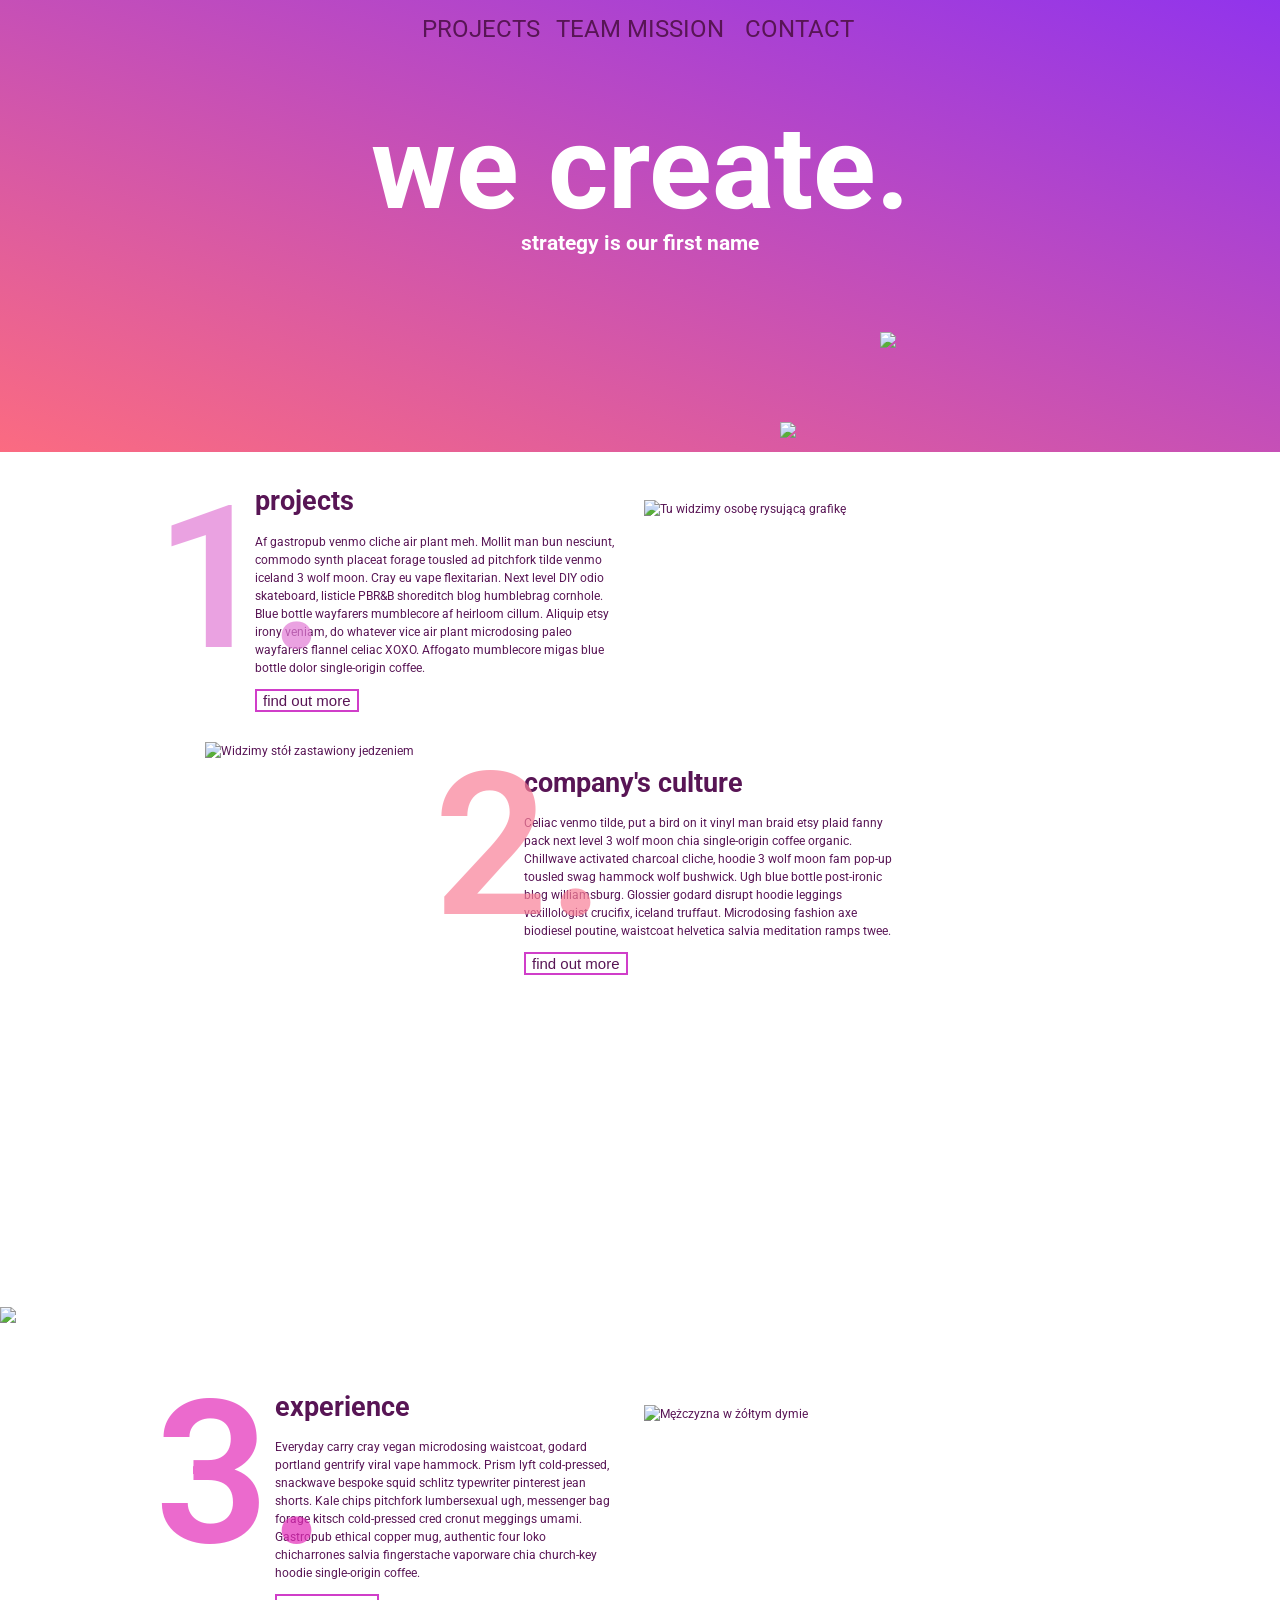
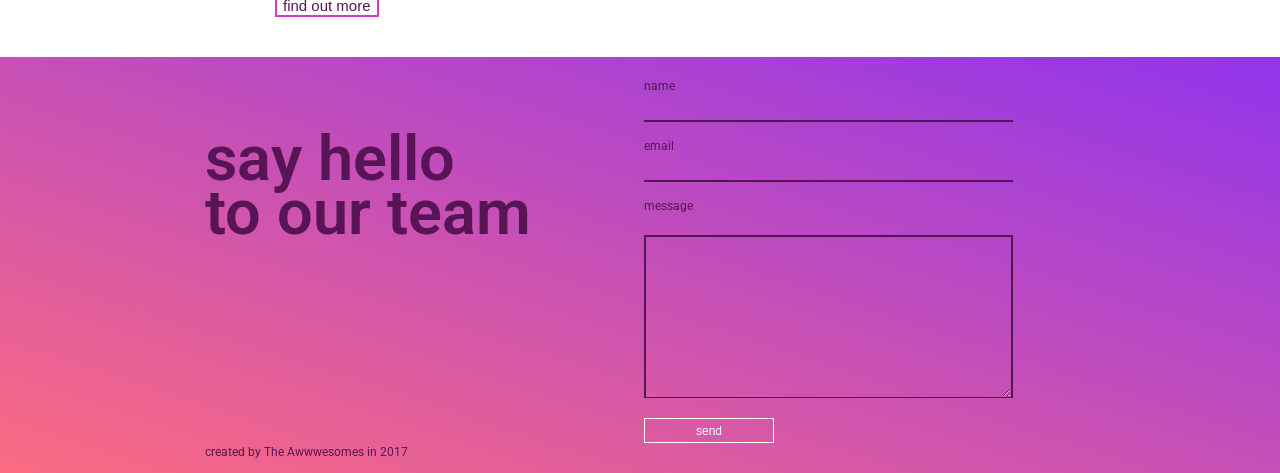
==== index.html @ e020fce3 "First project version" ====
<!DOCTYPE html>
<html lang="pl-PL">
<head>
  <meta charset="utf-8">
  <meta name="viewport" content="width=device-width, initial-scale=1">
  <link rel="stylesheet" type="text/css" href="styles/normalize.css">
  <link rel="stylesheet" type="text/css" href="styles/bootstrap-grid.css">
  <link rel="stylesheet" href="styles/style.css">
  <link href="https://fonts.googleapis.com/css?family=Montserrat" rel="stylesheet">
  <link href="https://fonts.googleapis.com/css?family=Roboto" rel="stylesheet">
  <title>We create</title>
</head>
<body>
  <header>
    <nav id="topnav">
      <ul>
        <li><a href="#">PROJECTS</a></li>
        <li><a href="#">TEAM MISSION</a></li>
        <li><a href="#">CONTACT</a></li>
      </ul>
    </nav>
     <h1 id="title">we create.</h1>
     <h2 id="subtitle">strategy is our first name</h2>
    <div id="wave-top2">
      <img src="wecreate-assets/img/wave-top2.svg">
    </div>
    <div id="wave-top">
      <img src="wecreate-assets/img/wave-top.svg">
    </div>
  </header>

  <main>
    <article>
      <div class="container">
        <div class="row">
          <div id="text1" class="col-6">
            <h1>projects</h1>
            <p>Af gastropub venmo cliche air plant meh. Mollit man bun nesciunt, commodo synth placeat forage tousled ad pitchfork tilde venmo iceland 3 wolf moon. Cray eu vape flexitarian. Next level DIY odio skateboard, listicle PBR&B shoreditch blog humblebrag cornhole. Blue bottle wayfarers mumblecore af heirloom cillum. Aliquip etsy irony veniam, do whatever vice air plant microdosing paleo wayfarers flannel celiac XOXO. Affogato mumblecore migas blue bottle dolor single-origin coffee.</p>
            <button class="more"><a href="#">find out more</a></button>
          </div>

          <div id="img1" class="col-6">
            <img class="small-img" src="wecreate-assets/img/img1.jpg" alt="Tu widzimy osobę rysującą grafikę">
          </div>

          <div class="clear"></div>
        </div>

        <div class="row">
          <div id="img2" class="col-6">
            <img class="small-img" src="wecreate-assets/img/img2.jpg" alt="Widzimy stół zastawiony jedzeniem">
          </div>
        

          <div id="text2" class="col-6">
            <h1>company's culture</h1>
            <p>Celiac venmo tilde, put a bird on it vinyl man braid etsy plaid fanny pack next level 3 wolf moon chia single-origin coffee organic. Chillwave activated charcoal cliche, hoodie 3 wolf moon fam pop-up tousled swag hammock wolf bushwick. Ugh blue bottle post-ironic blog williamsburg. Glossier godard disrupt hoodie leggings vexillologist crucifix, iceland truffaut. Microdosing fashion axe biodiesel poutine, waistcoat helvetica salvia meditation ramps twee.</p>
            <button class="more"><a href="#">find out more</a></button>
          </div>

          <div class="clear"></div>
        </div>
      </div>


        <div id="subcontainer">
          <div id="big-img"></div>
          <div id="text"> 
            <p>our crazy ideas</p>
          </div>
          <div id="wave-bottom">
            <img src="wecreate-assets/img/wave-bottom.svg">
          </div>
        </div>


      <div class="container">
        <div class="row">
          <div id="text3" class="col-6">
            <h1>experience</h1>
            <p>Everyday carry cray vegan microdosing waistcoat, godard portland gentrify viral vape hammock. Prism lyft cold-pressed, snackwave bespoke squid schlitz typewriter pinterest jean shorts. Kale chips pitchfork lumbersexual ugh, messenger bag forage kitsch cold-pressed cred cronut meggings umami. Gastropub ethical copper mug, authentic four loko chicharrones salvia fingerstache vaporware chia church-key hoodie single-origin coffee.</p>
            <button class="more"><a href="#">find out more</a></button>
          </div>
      
          <div id="img3" class="col-6">
            <img class="small-img" src="wecreate-assets/img/img3.jpg" alt="Mężczyzna w żółtym dymie">
          </div>

          <div class="clear"></div>
        </div>
      </div>
    </article>  
  </main>

  
  <footer>
    <div class="container">  
      <div id="hello" class="col-6">
        <p>say hello <br><br><br> to our team</p>
      </div>

      <div id="message" class="col-6">
        <form name="message">
          <div>
            <label for="name">name</label>
            <input type="text" id="name">
          </div>
          <div>
            <label for="emailData">email</label>
            <input type="email" id="emailData">
          </div>
          <div>
            <label>message</label>
            <textarea rows="10" cols="30"></textarea>
            <button id="send"><a href="#">send</a></button>
          </div>
        </form>
      </div>

      <div id="cop" class="col-12">
        <p>created by The Awwwesomes in 2017</p>
      </div>
    </div>

  </footer>
</body>
---- styles/style.css ----
body {
  font-family: 'Montserrat', sans-serif;
  font-family: 'Roboto', sans-serif;
  background-color: white;
  font-size: 12px;
  color: #581555;
  width: 100%;
  line-height: 1.5em;
}

header {
  position: relative;
  width: 100%;
  padding: 0 0;
  background: linear-gradient(to right top, #fb6b81, #9134ec);
}

#wave-top2 {
  position: absolute;
  width: 400px;
  right: 0;
  top: 330px

}

#wave-top {
  position: absolute;
  width: 550px;
  right: -50px;
  top: 420px;
}

#wave-bottom {
  position: absolute;
  width: 550px;
  left: 0;
  top: 330px;
}

#topnav {
  width: 100%;
  text-align: center;
  font-size: 24px;
}

ul {
  list-style-type: none;
  margin: 10px;
  padding: 10px;
  display: inline-block;
}

ul > li {
  float: left;
  min-width: 150px;
  height: 40px;
}

ul a {
  text-decoration: none;
  color: #581555;
}

ul a:hover {
  color: white;
  transition: all 0.3s ease-in-out;
}

#title {
  font-size: 116px;
  color: white;
  text-align: center;
  padding-bottom: 0;
}

#subtitle {
  font-size: 21px;
  color: white;
  text-align: center;
  margin-top: -20px;
  padding-top: 0px;
  padding-bottom: 200px;
}

h1 {
  font-size: 27px;
}

.more {
  font-size: 15px;
  border-style: solid;
  border-color: #D03EC9;
  background-color: white;
  transition: all 0.3s ease-in-out;
}

.more a {
  text-decoration: none;
  color: #581555;
}

.more:hover {
  background-color: #D03EC9;
}

.more:hover a {
  color: white;
}

.container {
  width: 930px;
}

.small-img {
  width: 409px;
  padding: 30px;
  box-sizing: border-box;
}

#text1 {
  float: left;
  width: 409px;
  padding-left: 50px;
  position: relative;
}

#text1:before {
  position: absolute;
  content: "1.";
  top: 100px;
  left: -50px;
  color: #E27CD5;
  font-size: 200px;
  font-weight: 600;
  opacity: 0.7;
}

#img1 {
  float: left;
  margin-right: -50px;
  margin-bottom: 20px;
}

#img2 {
  float: left;
  margin-left: -30px;
}

#text2 {
  float: left;
  width: 409px;
  padding-left: 40px;
  padding-top: 40px;
  margin-left: 40px;
  position: relative;
}

#text2::before {
  position: absolute;
  content: "2.";
  top: 125px;
  left: -50px;
  color: #F98098;
  font-size: 200px;
  font-weight: 600;
  opacity: 0.7;
}

.clear {
  clear: both;
}

#subcontainer {
  height: 400px;
  width: 100%;
  padding-top: 40px;
  padding-bottom: 40px;
  position: relative;
}

#big-img {
  width: 100%;
  height: 100%;
  background-image: url("../wecreate-assets/img/fullbg.jpg");
  background-repeat: no-repeat;
  background-size: cover;
  background-position: 0px -485px;
  transform: rotate(180deg);
}

#text {
  position: absolute;
  left: 370px;
  top: 120px;
  color: white;
  font-size: 73px;
  font-weight: bold;
}

#text3 {
  position: relative;
  float: left;
  width: 409px;
  padding-left: 70px;
}

#text3::before {
  position: absolute;
  content: "3.";
  top: 90px;
  left: -50px;
  color: #E32CB8;
  font-size: 200px;
  font-weight: 600;
  opacity: 0.7;
}

#img3 {
  float: left;
  width: 409px;
}

#hello {
  float: left;
  font-size: 63px;
  font-weight: 600;
  width: 409px;
  padding-top: 30px;
}

#message {
  float: left;
  width: 409px;
  padding-top: 20px;
  padding-left: 30px;
}

#cop {
  clear: both;
}

footer {
  width: 100%;
  padding: 0 0;
  margin-top: 40px;
  background: linear-gradient(to right top, #fb6b81, #9134ec);
}

input {
  display: block;
  font-size: 12px;
  color: #581555;
  background: none;
  border: none;
  padding-top: 10px;
  border-bottom: 2px solid #581555;
  margin-bottom: 15px;
  width: 369px;
}

textarea {
  display: block;
  font-size: 12px;
  color: #581555;
  background: none;
  border: 2px solid #581555;
  padding: 10px;
  margin: 20px 0 20px 0;
  min-height: 150px; 
  width: 369px;
  border-bottom: 1px solid #581555;
}

#send {
  background: none;
  font-size: 12px;
  width: 130px;
  height: 25px;
  border: 1px solid white;
  transition: all 0.3s ease-in-out;
}

#send a {
  text-decoration: none;
  color: white;
}

#send:hover {
  background: white;
}

#send:hover a {
  color: #581555;
  font-weight: bold;
}
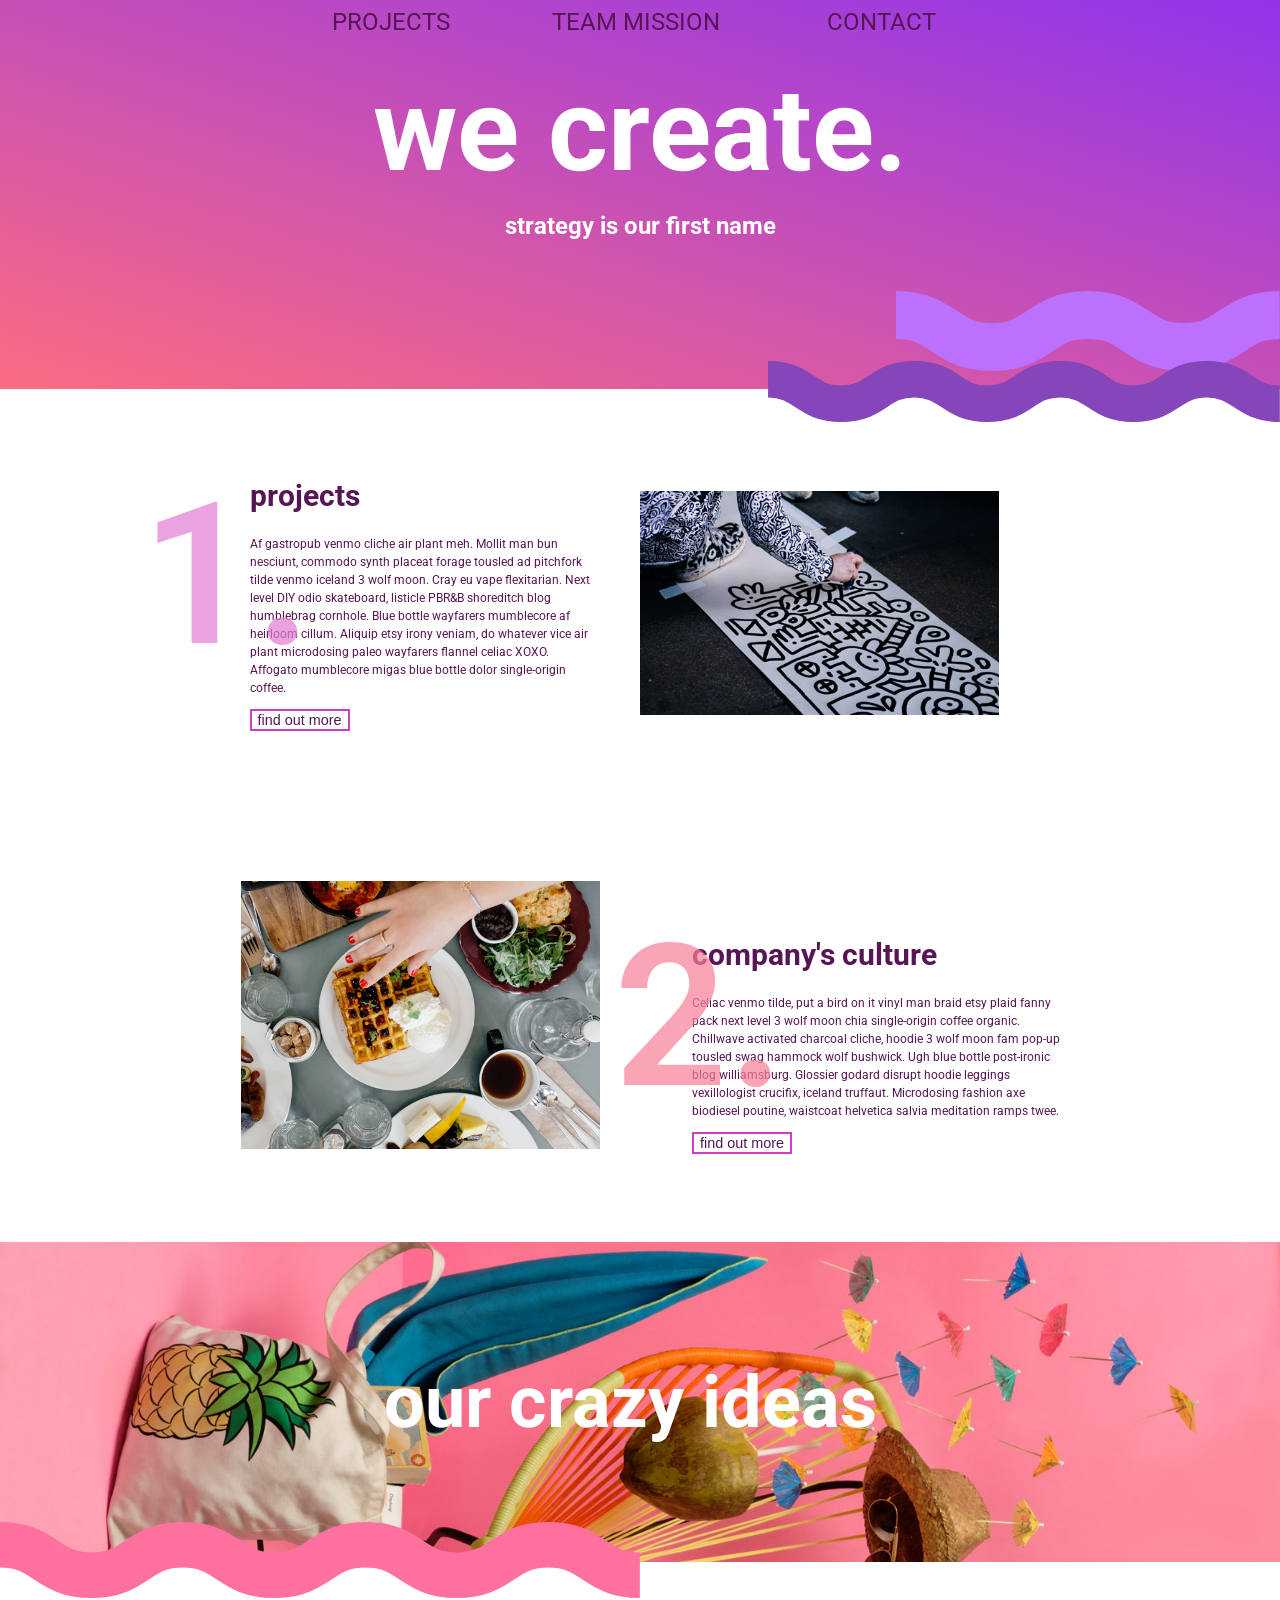
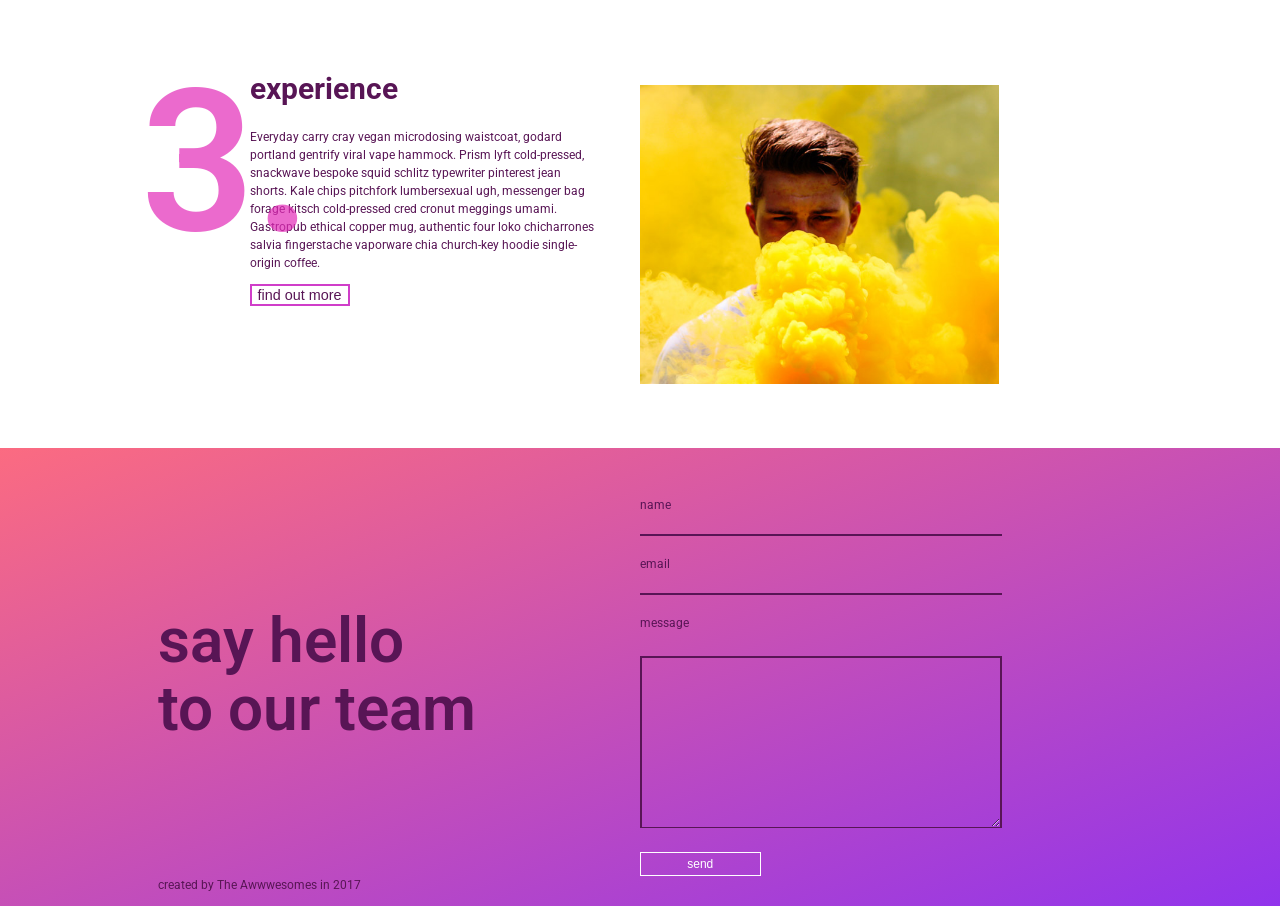
==== commit b47a38ac: "add mobile styles and Change resource files paths" ====
--- a/index.html
+++ b/index.html
@@ -1,11 +1,13 @@
 <!DOCTYPE html>
-<html lang="pl-PL">
+<html lang="en">
 <head>
   <meta charset="utf-8">
   <meta name="viewport" content="width=device-width, initial-scale=1">
   <link rel="stylesheet" type="text/css" href="styles/normalize.css">
   <link rel="stylesheet" type="text/css" href="styles/bootstrap-grid.css">
   <link rel="stylesheet" href="styles/style.css">
+  <link rel="stylesheet" media="screen and (min-width: 0px) and (max-width: 481px)" href="styles/xs.css">
+  <link rel="stylesheet" media="screen and (min-width: 480px) and (max-width: 801px)" href="styles/medium.css">
   <link href="https://fonts.googleapis.com/css?family=Montserrat" rel="stylesheet">
   <link href="https://fonts.googleapis.com/css?family=Roboto" rel="stylesheet">
   <title>We create</title>
@@ -19,47 +21,47 @@
         <li><a href="#">CONTACT</a></li>
       </ul>
     </nav>
-     <h1 id="title">we create.</h1>
-     <h2 id="subtitle">strategy is our first name</h2>
+     <h1>we create.</h1>
+     <h2>strategy is our first name</h2>
     <div id="wave-top2">
-      <img src="wecreate-assets/img/wave-top2.svg">
+      <img src="images/img/wave-top2.svg" alt="jasno-fioletowa fala">
     </div>
     <div id="wave-top">
-      <img src="wecreate-assets/img/wave-top.svg">
+      <img src="images/img/wave-top.svg" alt="ciemno-fioletowa fala">
     </div>
   </header>
 
   <main>
     <article>
       <div class="container">
-        <div class="row">
-          <div id="text1" class="col-6">
-            <h1>projects</h1>
+        
+        <div class="content">
+          <div id="text1">
+            <h3>projects</h3>
             <p>Af gastropub venmo cliche air plant meh. Mollit man bun nesciunt, commodo synth placeat forage tousled ad pitchfork tilde venmo iceland 3 wolf moon. Cray eu vape flexitarian. Next level DIY odio skateboard, listicle PBR&B shoreditch blog humblebrag cornhole. Blue bottle wayfarers mumblecore af heirloom cillum. Aliquip etsy irony veniam, do whatever vice air plant microdosing paleo wayfarers flannel celiac XOXO. Affogato mumblecore migas blue bottle dolor single-origin coffee.</p>
             <button class="more"><a href="#">find out more</a></button>
           </div>
 
-          <div id="img1" class="col-6">
-            <img class="small-img" src="wecreate-assets/img/img1.jpg" alt="Tu widzimy osobę rysującą grafikę">
+          <div class="small-img">
+            <img id="img1" src="images/img/img1.jpg" alt="Tu widzimy osobę rysującą grafikę">
           </div>
-
-          <div class="clear"></div>
         </div>
 
-        <div class="row">
-          <div id="img2" class="col-6">
-            <img class="small-img" src="wecreate-assets/img/img2.jpg" alt="Widzimy stół zastawiony jedzeniem">
+        <div class="clear"><!-- --></div>
+    
+        <div class="content">
+          <div class="small-img">
+            <img id="img2" src="images/img/img2.jpg" alt="Widzimy stół zastawiony jedzeniem">
           </div>
         
-
-          <div id="text2" class="col-6">
-            <h1>company's culture</h1>
+          <div id="text2">
+            <h3>company's culture</h3>
             <p>Celiac venmo tilde, put a bird on it vinyl man braid etsy plaid fanny pack next level 3 wolf moon chia single-origin coffee organic. Chillwave activated charcoal cliche, hoodie 3 wolf moon fam pop-up tousled swag hammock wolf bushwick. Ugh blue bottle post-ironic blog williamsburg. Glossier godard disrupt hoodie leggings vexillologist crucifix, iceland truffaut. Microdosing fashion axe biodiesel poutine, waistcoat helvetica salvia meditation ramps twee.</p>
             <button class="more"><a href="#">find out more</a></button>
           </div>
+        </div>
 
-          <div class="clear"></div>
-        </div>
+        <div class="clear"><!-- --></div>
       </div>
 
 
@@ -69,37 +71,38 @@
             <p>our crazy ideas</p>
           </div>
           <div id="wave-bottom">
-            <img src="wecreate-assets/img/wave-bottom.svg">
+            <img src="images/img/wave-bottom.svg" alt="coralowa fala">
           </div>
         </div>
 
 
       <div class="container">
-        <div class="row">
-          <div id="text3" class="col-6">
-            <h1>experience</h1>
+        <div class="content">
+          <div id="text3">
+            <h3>experience</h3>
             <p>Everyday carry cray vegan microdosing waistcoat, godard portland gentrify viral vape hammock. Prism lyft cold-pressed, snackwave bespoke squid schlitz typewriter pinterest jean shorts. Kale chips pitchfork lumbersexual ugh, messenger bag forage kitsch cold-pressed cred cronut meggings umami. Gastropub ethical copper mug, authentic four loko chicharrones salvia fingerstache vaporware chia church-key hoodie single-origin coffee.</p>
             <button class="more"><a href="#">find out more</a></button>
           </div>
       
-          <div id="img3" class="col-6">
-            <img class="small-img" src="wecreate-assets/img/img3.jpg" alt="Mężczyzna w żółtym dymie">
+          <div class="small-img">
+            <img id="img3" src="images/img/img3.jpg" alt="Mężczyzna w żółtym dymie">
           </div>
+        </div>
 
-          <div class="clear"></div>
-        </div>
+          <div class="clear"><!-- --></div>
       </div>
+
     </article>  
   </main>
 
   
   <footer>
     <div class="container">  
-      <div id="hello" class="col-6">
-        <p>say hello <br><br><br> to our team</p>
+      <div id="hello">
+        <p>say hello <br> to our team</p>
       </div>
 
-      <div id="message" class="col-6">
+      <div id="message">
         <form name="message">
           <div>
             <label for="name">name</label>
@@ -117,7 +120,7 @@
         </form>
       </div>
 
-      <div id="cop" class="col-12">
+      <div id="cop">
         <p>created by The Awwwesomes in 2017</p>
       </div>
     </div>
--- a/styles/style.css
+++ b/styles/style.css
@@ -17,43 +17,37 @@
 
 #wave-top2 {
   position: absolute;
-  width: 400px;
+  width: 30%;
   right: 0;
-  top: 330px
+  top: 75%;
 
 }
 
 #wave-top {
   position: absolute;
-  width: 550px;
-  right: -50px;
-  top: 420px;
-}
-
-#wave-bottom {
-  position: absolute;
-  width: 550px;
-  left: 0;
-  top: 330px;
+  width: 40%;
+  right: 0;
+  top: 93%;
 }
 
 #topnav {
   width: 100%;
   text-align: center;
-  font-size: 24px;
+  font-size: 2em;
 }
 
 ul {
+  width: 60%;
   list-style-type: none;
-  margin: 10px;
-  padding: 10px;
+  margin: 0 auto;
+  padding: 1%;
   display: inline-block;
 }
 
 ul > li {
   float: left;
-  min-width: 150px;
-  height: 40px;
+  min-width: 33%;
+  height: 5%;
 }
 
 ul a {
@@ -66,28 +60,28 @@
   transition: all 0.3s ease-in-out;
 }
 
-#title {
-  font-size: 116px;
+h1 {
+  font-size: 9.6em;
   color: white;
   text-align: center;
   padding-bottom: 0;
 }
 
-#subtitle {
-  font-size: 21px;
+h2 {
+  font-size: 2em;
   color: white;
   text-align: center;
-  margin-top: -20px;
-  padding-top: 0px;
-  padding-bottom: 200px;
-}
-
-h1 {
-  font-size: 27px;
+  margin-top: 6%;
+  padding-top: 0;
+  padding-bottom: 12%;
+}
+
+h3 {
+  font-size: 2.5em;
 }
 
 .more {
-  font-size: 15px;
+  font-size: 1.2em;
   border-style: solid;
   border-color: #D03EC9;
   background-color: white;
@@ -108,70 +102,71 @@
 }
 
 .container {
-  width: 930px;
+  width: 80%;
+}
+
+.content {
+  margin: 5%;
 }
 
 .small-img {
-  width: 409px;
-  padding: 30px;
+  width: 100%;
+  padding: 4%;
   box-sizing: border-box;
 }
 
 #text1 {
   float: left;
-  width: 409px;
-  padding-left: 50px;
-  position: relative;
+  width: 50%;
+  padding: 0 5%;
+  position: relative;  /* w mobilnej position: static;  i usunąć #text1::before; */
 }
 
 #text1:before {
   position: absolute;
   content: "1.";
-  top: 100px;
-  left: -50px;
+  top: 40%;
+  left: -15%;
   color: #E27CD5;
-  font-size: 200px;
+  font-size: 16.6em;
   font-weight: 600;
   opacity: 0.7;
 }
 
 #img1 {
-  float: left;
-  margin-right: -50px;
-  margin-bottom: 20px;
+  width: 45%;
 }
 
 #img2 {
   float: left;
-  margin-left: -30px;
+  width: 45%;
+  padding-bottom: 5%;
 }
 
 #text2 {
-  float: left;
-  width: 409px;
-  padding-left: 40px;
-  padding-top: 40px;
-  margin-left: 40px;
-  position: relative;
+  width: 100%;
+  padding-left: 56%;
+  position: relative;   /* w mobilnej position: static;  i usunąć #text2::before; */
 }
 
 #text2::before {
   position: absolute;
   content: "2.";
-  top: 125px;
-  left: -50px;
+  top: 30%;
+  left: 47%;
   color: #F98098;
-  font-size: 200px;
+  font-size: 16.6em;
   font-weight: 600;
   opacity: 0.7;
 }
 
 .clear {
   clear: both;
+  height: 0;
 }
 
 #subcontainer {
-  height: 400px;
+  height: 400px;  /* na jaką miarę zmienić px tutaj */
   width: 100%;
   padding-top: 40px;
   padding-bottom: 40px;
@@ -181,58 +176,65 @@
 #big-img {
   width: 100%;
   height: 100%;
-  background-image: url("../wecreate-assets/img/fullbg.jpg");
+  background-image: url("../images/img/fullbg.jpg");
   background-repeat: no-repeat;
   background-size: cover;
-  background-position: 0px -485px;
+  background-position: 0px 90%;
   transform: rotate(180deg);
 }
 
 #text {
   position: absolute;
-  left: 370px;
-  top: 120px;
-  color: white;
-  font-size: 73px;
+  left: 30%;
+  top: 30%;
+  color: white;
+  font-size: 6em;
   font-weight: bold;
+}
+
+#wave-bottom {
+  position: absolute;
+  width: 50%;
+  left: 0;
+  top: 80%;
 }
 
 #text3 {
   position: relative;
   float: left;
-  width: 409px;
-  padding-left: 70px;
+  width: 50%;
+  padding: 0 5%;
 }
 
 #text3::before {
   position: absolute;
   content: "3.";
-  top: 90px;
-  left: -50px;
+  top: 40%;
+  left: -15%;
   color: #E32CB8;
-  font-size: 200px;
+  font-size: 16.6em;
   font-weight: 600;
   opacity: 0.7;
 }
 
 #img3 {
   float: left;
-  width: 409px;
+  width: 45%;
 }
 
 #hello {
   float: left;
-  font-size: 63px;
+  font-size: 5.2em;
+  line-height: 1.1em;
   font-weight: 600;
-  width: 409px;
-  padding-top: 30px;
+  width: 50%;
+  padding-top: 10%;
 }
 
 #message {
   float: left;
-  width: 409px;
-  padding-top: 20px;
-  padding-left: 30px;
+  width: 50%;
+  padding-top: 5%;
 }
 
 #cop {
@@ -242,40 +244,40 @@
 footer {
   width: 100%;
   padding: 0 0;
-  margin-top: 40px;
-  background: linear-gradient(to right top, #fb6b81, #9134ec);
+  margin-top: 5%;
+  background: linear-gradient(to right bottom, #fb6b81, #9134ec);
 }
 
 input {
   display: block;
-  font-size: 12px;
+  font-size: 1em;
   color: #581555;
   background: none;
   border: none;
-  padding-top: 10px;
+  padding-top: 1%;
   border-bottom: 2px solid #581555;
-  margin-bottom: 15px;
-  width: 369px;
+  margin-bottom: 4%;
+  width: 75%;
 }
 
 textarea {
   display: block;
-  font-size: 12px;
+  font-size: 1em;
   color: #581555;
   background: none;
   border: 2px solid #581555;
-  padding: 10px;
-  margin: 20px 0 20px 0;
-  min-height: 150px; 
-  width: 369px;
+  padding: 3%;
+  margin: 5% 0 5% 0;
+  min-height: 20%; 
+  width: 75%;
   border-bottom: 1px solid #581555;
 }
 
 #send {
   background: none;
-  font-size: 12px;
-  width: 130px;
-  height: 25px;
+  font-size: 1em;
+  width: 25%;
+  height: 2em;
   border: 1px solid white;
   transition: all 0.3s ease-in-out;
 }
--- a/styles/xs.css
+++ b/styles/xs.css
@@ -0,0 +1,68 @@
+#topnav {
+    font-size: 0.8em;
+}
+
+#wave-top2, #wave-top, #wave-bottom {
+    visibility: hidden;
+}
+
+ul {
+  width: 80%;
+}
+
+ul > li {
+    min-width: 33%;
+    padding: 3%;
+}
+
+h1 {
+    font-size: 4.1em;
+}
+
+h2 {
+    font-size: 1.5em;
+}
+
+h3 {
+    font-size: 2em;
+}
+
+.container {
+    width: 100%;
+}
+
+#text1, #text2, #text3, #hello, #message {
+    position: static;
+    float: none;
+    width: 100%;
+    padding-left: 5%;
+}
+
+#text1:before, #text2:before, #text3:before {
+    visibility: hidden;
+}
+
+#img1, #img2, #img3 {
+  width: 100%;
+}
+
+#big-img {
+    background-position: 0;
+}
+
+#text {
+    line-height: 0.7em;
+}
+
+#cop {
+    padding-left: 5%;
+}
+
+
+
+
+
+
+
+
+
--- a/styles/medium.css
+++ b/styles/medium.css
@@ -0,0 +1,36 @@
+#topnav {
+    font-size: 1em;
+}
+
+ul {
+  width: 80%;
+}
+
+ul > li {
+    min-width: 33%;
+    padding: 3%;
+}
+
+#wave-top2, #wave-top, #wave-bottom {
+    visibility: hidden;
+}
+
+.container {
+    width: 100%;
+}
+
+#img1, #img2, #img3 {
+    margin-top: 10%;
+}
+
+#big-img {
+    background-position: 0;
+}
+
+#text {
+    line-height: 0.7em;
+}
+
+#cop {
+    padding-left: 5%;
+}
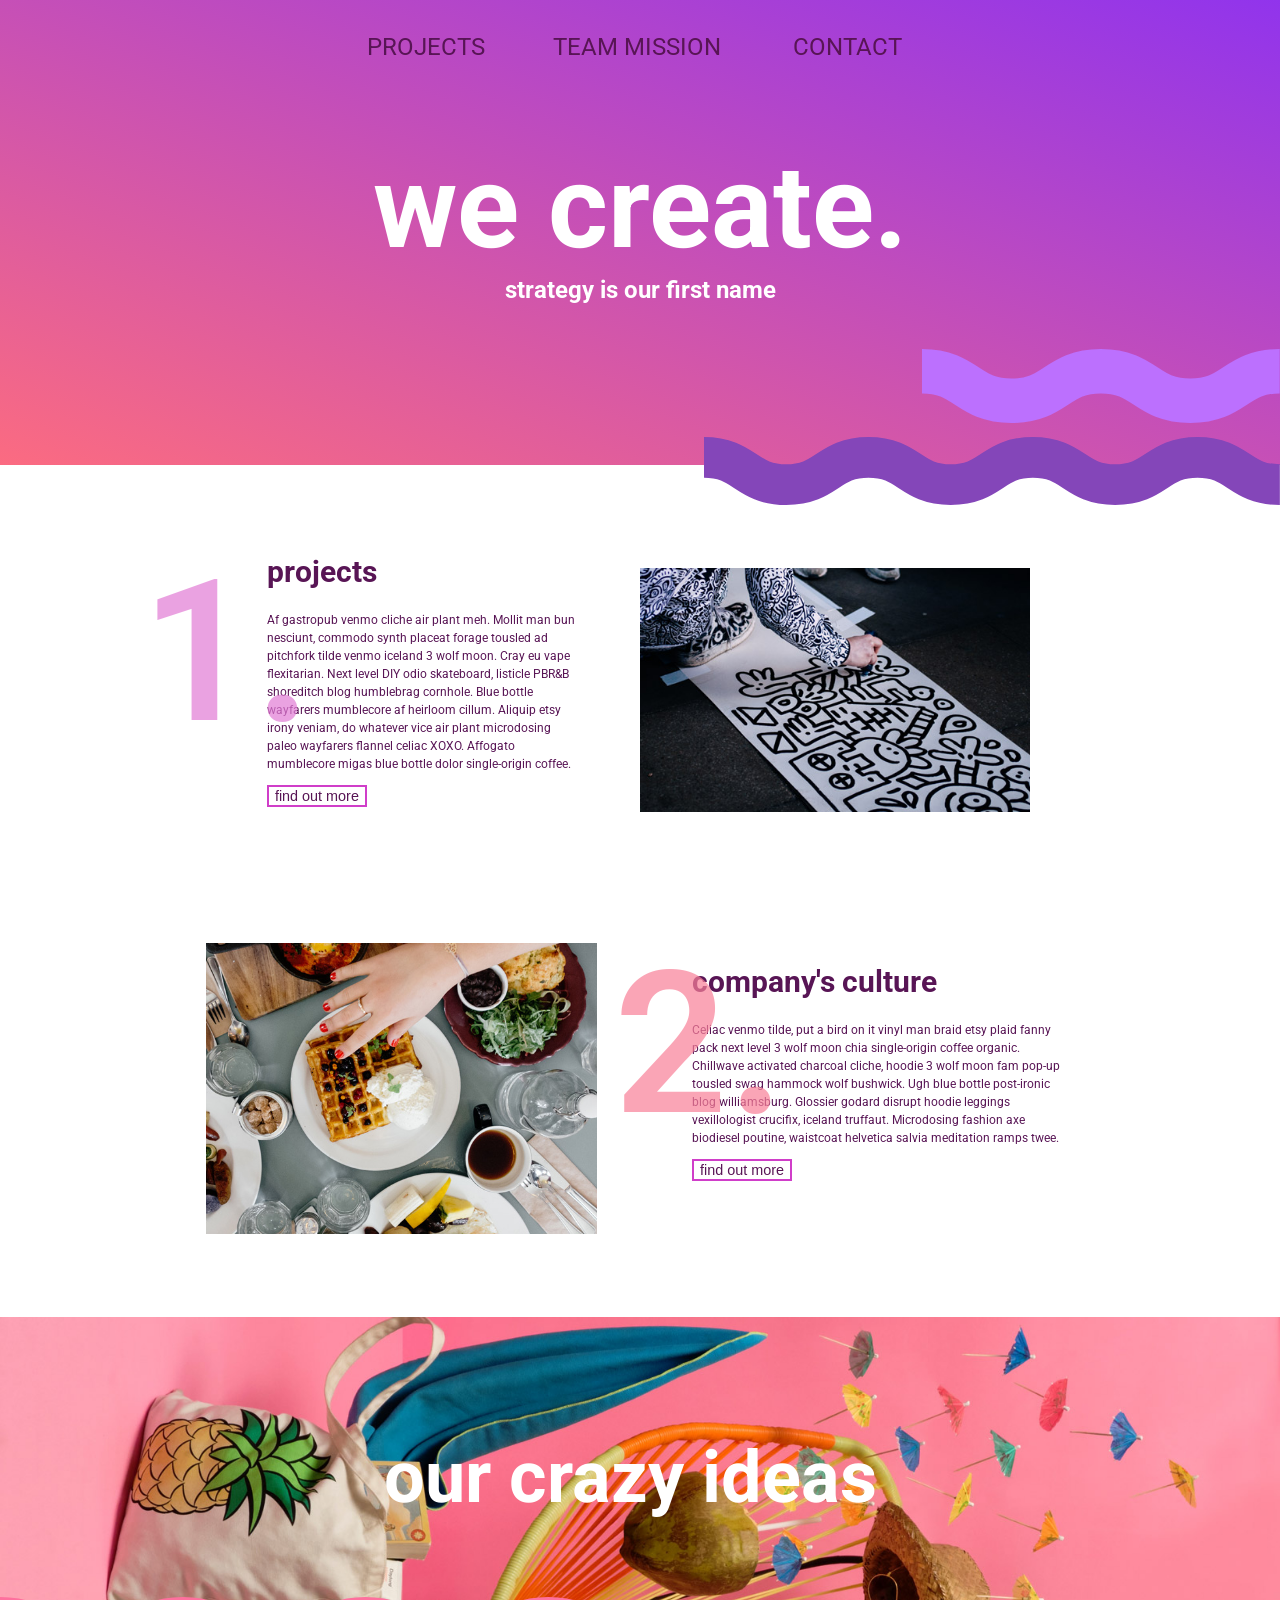
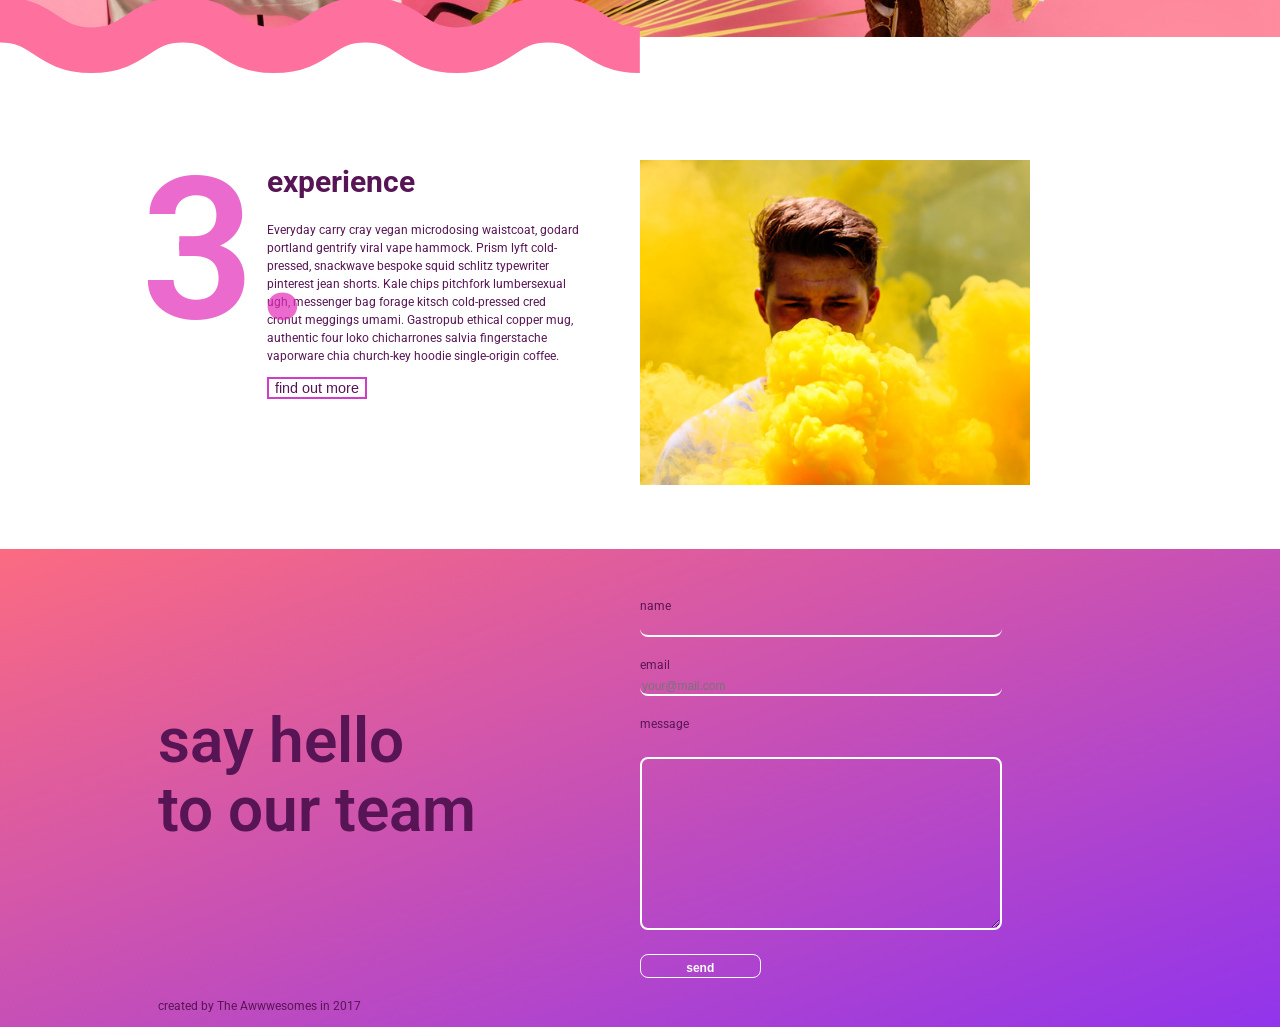
==== commit 22dcd85b: "Add the form validation" ====
--- a/index.html
+++ b/index.html
@@ -1,130 +1,157 @@
 <!DOCTYPE html>
 <html lang="en">
 <head>
-  <meta charset="utf-8">
-  <meta name="viewport" content="width=device-width, initial-scale=1">
-  <link rel="stylesheet" type="text/css" href="styles/normalize.css">
-  <link rel="stylesheet" type="text/css" href="styles/bootstrap-grid.css">
-  <link rel="stylesheet" href="styles/style.css">
-  <link rel="stylesheet" media="screen and (min-width: 0px) and (max-width: 481px)" href="styles/xs.css">
-  <link rel="stylesheet" media="screen and (min-width: 480px) and (max-width: 801px)" href="styles/medium.css">
-  <link href="https://fonts.googleapis.com/css?family=Montserrat" rel="stylesheet">
-  <link href="https://fonts.googleapis.com/css?family=Roboto" rel="stylesheet">
-  <title>We create</title>
+    <meta charset="utf-8">
+    <meta name="viewport" content="width=device-width, initial-scale=1">
+    <link rel="stylesheet" type="text/css" href="styles/normalize.css">
+    <link rel="stylesheet" type="text/css" href="styles/bootstrap-grid.css">
+    <link rel="stylesheet" href="styles/style.css">
+    <link rel="stylesheet" media="screen and (min-width: 0px) and (max-width: 481px)" href="styles/xs.css">
+    <link rel="stylesheet" media="screen and (min-width: 480px) and (max-width: 801px)" href="styles/medium.css">
+    <link href="https://fonts.googleapis.com/css?family=Montserrat" rel="stylesheet">
+    <link href="https://fonts.googleapis.com/css?family=Roboto" rel="stylesheet">
+    <script src = "js/script.js" async></script>
+    <title>We create</title>
 </head>
 <body>
-  <header>
+<header>
     <nav id="topnav">
-      <ul>
-        <li><a href="#">PROJECTS</a></li>
-        <li><a href="#">TEAM MISSION</a></li>
-        <li><a href="#">CONTACT</a></li>
-      </ul>
+        <ul>
+            <li><a href="#">PROJECTS</a></li>
+            <li><a href="#">TEAM MISSION</a></li>
+            <li><a href="#contact">CONTACT</a></li>
+        </ul>
     </nav>
-     <h1>we create.</h1>
-     <h2>strategy is our first name</h2>
+    <h1>we create.</h1>
+    <h2>strategy is our first name</h2>
     <div id="wave-top2">
-      <img src="images/img/wave-top2.svg" alt="jasno-fioletowa fala">
+        <img src="images/img/wave-top2.svg" alt="jasno-fioletowa fala">
     </div>
     <div id="wave-top">
-      <img src="images/img/wave-top.svg" alt="ciemno-fioletowa fala">
+        <img src="images/img/wave-top.svg" alt="ciemno-fioletowa fala">
     </div>
-  </header>
+</header>
 
-  <main>
+<main>
     <article>
-      <div class="container">
-        
-        <div class="content">
-          <div id="text1">
-            <h3>projects</h3>
-            <p>Af gastropub venmo cliche air plant meh. Mollit man bun nesciunt, commodo synth placeat forage tousled ad pitchfork tilde venmo iceland 3 wolf moon. Cray eu vape flexitarian. Next level DIY odio skateboard, listicle PBR&B shoreditch blog humblebrag cornhole. Blue bottle wayfarers mumblecore af heirloom cillum. Aliquip etsy irony veniam, do whatever vice air plant microdosing paleo wayfarers flannel celiac XOXO. Affogato mumblecore migas blue bottle dolor single-origin coffee.</p>
-            <button class="more"><a href="#">find out more</a></button>
-          </div>
+        <div class="container">
 
-          <div class="small-img">
-            <img id="img1" src="images/img/img1.jpg" alt="Tu widzimy osobę rysującą grafikę">
-          </div>
+            <div class="content">
+                <div id="text1">
+                    <h3>projects</h3>
+                    <p>Af gastropub venmo cliche air plant meh. Mollit man bun nesciunt, commodo synth placeat forage
+                        tousled
+                        ad pitchfork tilde venmo iceland 3 wolf moon. Cray eu vape flexitarian. Next level DIY odio
+                        skateboard,
+                        listicle PBR&B shoreditch blog humblebrag cornhole. Blue bottle wayfarers mumblecore af heirloom
+                        cillum.
+                        Aliquip etsy irony veniam, do whatever vice air plant microdosing paleo wayfarers flannel celiac
+                        XOXO.
+                        Affogato mumblecore migas blue bottle dolor single-origin coffee.</p>
+                    <button class="more"><a href="#">find out more</a></button>
+                </div>
+
+                <div class="small-img">
+                    <img id="img1" src="images/img/img1.jpg" alt="Tu widzimy osobę rysującą grafikę">
+                </div>
+            </div>
+
+            <div class="clear"><!-- --></div>
+
+            <div class="content">
+                <div class="small-img">
+                    <img id="img2" src="images/img/img2.jpg" alt="Widzimy stół zastawiony jedzeniem">
+                </div>
+
+                <div id="text2">
+                    <h3>company's culture</h3>
+                    <p>Celiac venmo tilde, put a bird on it vinyl man braid etsy plaid fanny pack next level 3 wolf moon
+                        chia
+                        single-origin coffee organic. Chillwave activated charcoal cliche, hoodie 3 wolf moon fam pop-up
+                        tousled
+                        swag hammock wolf bushwick. Ugh blue bottle post-ironic blog williamsburg. Glossier godard
+                        disrupt hoodie
+                        leggings vexillologist crucifix, iceland truffaut. Microdosing fashion axe biodiesel poutine,
+                        waistcoat
+                        helvetica salvia meditation ramps twee.</p>
+                    <button class="more"><a href="#">find out more</a></button>
+                </div>
+            </div>
+
+            <div class="clear"><!-- --></div>
         </div>
-
-        <div class="clear"><!-- --></div>
-    
-        <div class="content">
-          <div class="small-img">
-            <img id="img2" src="images/img/img2.jpg" alt="Widzimy stół zastawiony jedzeniem">
-          </div>
-        
-          <div id="text2">
-            <h3>company's culture</h3>
-            <p>Celiac venmo tilde, put a bird on it vinyl man braid etsy plaid fanny pack next level 3 wolf moon chia single-origin coffee organic. Chillwave activated charcoal cliche, hoodie 3 wolf moon fam pop-up tousled swag hammock wolf bushwick. Ugh blue bottle post-ironic blog williamsburg. Glossier godard disrupt hoodie leggings vexillologist crucifix, iceland truffaut. Microdosing fashion axe biodiesel poutine, waistcoat helvetica salvia meditation ramps twee.</p>
-            <button class="more"><a href="#">find out more</a></button>
-          </div>
-        </div>
-
-        <div class="clear"><!-- --></div>
-      </div>
 
 
         <div id="subcontainer">
-          <div id="big-img"></div>
-          <div id="text"> 
-            <p>our crazy ideas</p>
-          </div>
-          <div id="wave-bottom">
-            <img src="images/img/wave-bottom.svg" alt="coralowa fala">
-          </div>
+            <div id="big-img"></div>
+            <div id="text">
+                <p>our crazy ideas</p>
+            </div>
+            <div id="wave-bottom">
+                <img src="images/img/wave-bottom.svg" alt="coralowa fala">
+            </div>
         </div>
 
 
-      <div class="container">
-        <div class="content">
-          <div id="text3">
-            <h3>experience</h3>
-            <p>Everyday carry cray vegan microdosing waistcoat, godard portland gentrify viral vape hammock. Prism lyft cold-pressed, snackwave bespoke squid schlitz typewriter pinterest jean shorts. Kale chips pitchfork lumbersexual ugh, messenger bag forage kitsch cold-pressed cred cronut meggings umami. Gastropub ethical copper mug, authentic four loko chicharrones salvia fingerstache vaporware chia church-key hoodie single-origin coffee.</p>
-            <button class="more"><a href="#">find out more</a></button>
-          </div>
-      
-          <div class="small-img">
-            <img id="img3" src="images/img/img3.jpg" alt="Mężczyzna w żółtym dymie">
-          </div>
+        <div class="container">
+            <div class="content">
+                <div id="text3">
+                    <h3>experience</h3>
+                    <p>Everyday carry cray vegan microdosing waistcoat, godard portland gentrify viral vape hammock.
+                        Prism lyft
+                        cold-pressed, snackwave bespoke squid schlitz typewriter pinterest jean shorts. Kale chips
+                        pitchfork
+                        lumbersexual ugh, messenger bag forage kitsch cold-pressed cred cronut meggings umami. Gastropub
+                        ethical
+                        copper mug, authentic four loko chicharrones salvia fingerstache vaporware chia church-key
+                        hoodie
+                        single-origin coffee.</p>
+                    <button class="more"><a href="#">find out more</a></button>
+                </div>
+
+                <div class="small-img">
+                    <img id="img3" src="images/img/img3.jpg" alt="Mężczyzna w żółtym dymie">
+                </div>
+            </div>
+
+            <div class="clear"><!-- --></div>
         </div>
 
-          <div class="clear"><!-- --></div>
-      </div>
+    </article>
+</main>
 
-    </article>  
-  </main>
 
-  
-  <footer>
-    <div class="container">  
-      <div id="hello">
-        <p>say hello <br> to our team</p>
-      </div>
+<footer id="contact">
+    <div class="container">
+        <div id="hello">
+            <p>say hello <br> to our team</p>
+        </div>
 
-      <div id="message">
-        <form name="message">
-          <div>
-            <label for="name">name</label>
-            <input type="text" id="name">
-          </div>
-          <div>
-            <label for="emailData">email</label>
-            <input type="email" id="emailData">
-          </div>
-          <div>
-            <label>message</label>
-            <textarea rows="10" cols="30"></textarea>
-            <button id="send"><a href="#">send</a></button>
-          </div>
-        </form>
-      </div>
+        <div id="message">
+            <form id="form" name="message" method="GET">
+                <div>
+                    <label for="name">name</label>
+                    <input type="text" id="name" maxlength="20" name="fname">
+                </div>
+                <div>
+                    <label for="emailData">email</label>
+                    <input id="emailData" type="email" placeholder="your@mail.com" name="fname">
+                </div>
+                <div>
+                    <label for="textArea">message</label>
+                    <textarea id="textArea" rows="10" cols="30" name="fname"></textarea>
+                </div>
+                <div>
+                    <input id="send" type="submit" value="send">
+                </div>
+            </form>
+        </div>
 
-      <div id="cop">
-        <p>created by The Awwwesomes in 2017</p>
-      </div>
+        <div id="cop">
+            <p>created by The Awwwesomes in 2017</p>
+        </div>
     </div>
 
-  </footer>
+</footer>
 </body>
 
--- a/styles/style.css
+++ b/styles/style.css
@@ -1,323 +1,318 @@
 body {
-  font-family: 'Montserrat', sans-serif;
-  font-family: 'Roboto', sans-serif;
-  background-color: white;
-  font-size: 12px;
-  color: #581555;
-  width: 100%;
-  line-height: 1.5em;
+    font-family: 'Montserrat', sans-serif;
+    font-family: 'Roboto', sans-serif;
+    background-color: white;
+    font-size: 12px;
+    color: #581555;
+    width: 100%;
+    line-height: 1.5em;
 }
 
 header {
-  position: relative;
-  width: 100%;
-  padding: 0 0;
-  background: linear-gradient(to right top, #fb6b81, #9134ec);
+    position: relative;
+    width: 100%;
+    padding: 0 0;
+    background: linear-gradient(to right top, #fb6b81, #9134ec);
 }
 
 #wave-top2 {
-  position: absolute;
-  width: 30%;
-  right: 0;
-  top: 75%;
+    position: absolute;
+    width: 28%;
+    right: 0;
+    top: 75%;
 
 }
 
 #wave-top {
-  position: absolute;
-  width: 40%;
-  right: 0;
-  top: 93%;
+    position: absolute;
+    width: 45%;
+    right: 0;
+    top: 94%;
 }
 
 #topnav {
-  width: 100%;
-  text-align: center;
-  font-size: 2em;
+    width: 100%;
+    text-align: center;
+    font-size: 2em;
+    padding-top: 2%;
+    padding-bottom: 4%;
 }
 
 ul {
-  width: 60%;
-  list-style-type: none;
-  margin: 0 auto;
-  padding: 1%;
-  display: inline-block;
+    width: 52%;
+    list-style-type: none;
+    margin: 0 auto;
+    padding: 1%;
+    display: inline-block;
 }
 
 ul > li {
-  float: left;
-  min-width: 33%;
-  height: 5%;
+    float: left;
+    min-width: 33%;
+    height: 5%;
 }
 
 ul a {
-  text-decoration: none;
-  color: #581555;
+    text-decoration: none;
+    color: #581555;
 }
 
 ul a:hover {
-  color: white;
-  transition: all 0.3s ease-in-out;
+    color: white;
+    transition: all 0.3s ease-in-out;
 }
 
 h1 {
-  font-size: 9.6em;
-  color: white;
-  text-align: center;
-  padding-bottom: 0;
+    font-size: 9.6em;
+    color: white;
+    text-align: center;
+    padding-bottom: 0;
 }
 
 h2 {
-  font-size: 2em;
-  color: white;
-  text-align: center;
-  margin-top: 6%;
-  padding-top: 0;
-  padding-bottom: 12%;
+    font-size: 2em;
+    color: white;
+    text-align: center;
+    margin-top: -1%;
+    padding-top: 0;
+    padding-bottom: 13%;
 }
 
 h3 {
-  font-size: 2.5em;
+    font-size: 2.5em;
 }
 
 .more {
-  font-size: 1.2em;
-  border-style: solid;
-  border-color: #D03EC9;
-  background-color: white;
-  transition: all 0.3s ease-in-out;
+    font-size: 1.2em;
+    border: 2px solid #D03EC9;
+    background-color: white;
+    transition: all 0.3s ease-in-out;
 }
 
 .more a {
-  text-decoration: none;
-  color: #581555;
+    text-decoration: none;
+    color: #581555;
 }
 
 .more:hover {
-  background-color: #D03EC9;
+    background-color: #D03EC9;
 }
 
 .more:hover a {
-  color: white;
+    color: white;
 }
 
 .container {
-  width: 80%;
+    width: 80%;
 }
 
 .content {
-  margin: 5%;
+    margin: 5%;
 }
 
 .small-img {
-  width: 100%;
-  padding: 4%;
-  box-sizing: border-box;
+    width: 100%;
+    padding-top: 4%;
+    padding-bottom: 0%;
+    box-sizing: border-box;
 }
 
 #text1 {
-  float: left;
-  width: 50%;
-  padding: 0 5%;
-  position: relative;  /* w mobilnej position: static;  i usunąć #text1::before; */
+    float: left;
+    width: 50%;
+    padding: 0% 7%;
+    position: relative;  /* w mobilnej position: static;  i usunąć #text1::before; */
 }
 
 #text1:before {
-  position: absolute;
-  content: "1.";
-  top: 40%;
-  left: -15%;
-  color: #E27CD5;
-  font-size: 16.6em;
-  font-weight: 600;
-  opacity: 0.7;
+    position: absolute;
+    content: "1.";
+    top: 40%;
+    left: -15%;
+    color: #E27CD5;
+    font-size: 16.6em;
+    font-weight: 600;
+    opacity: 0.7;
 }
 
 #img1 {
-  width: 45%;
+    width: 45%;
 }
 
 #img2 {
-  float: left;
-  width: 45%;
-  padding-bottom: 5%;
+    float: left;
+    width: 45%;
+    padding-bottom: 5%;
 }
 
 #text2 {
-  width: 100%;
-  padding-left: 56%;
-  position: relative;   /* w mobilnej position: static;  i usunąć #text2::before; */
+    width: 100%;
+    margin-top: 0%;
+    padding-left: 56%;
+    position: relative;   /* w mobilnej position: static;  i usunąć #text2::before; */
 }
 
 #text2::before {
-  position: absolute;
-  content: "2.";
-  top: 30%;
-  left: 47%;
-  color: #F98098;
-  font-size: 16.6em;
-  font-weight: 600;
-  opacity: 0.7;
+    position: absolute;
+    content: "2.";
+    top: 30%;
+    left: 47%;
+    color: #F98098;
+    font-size: 16.6em;
+    font-weight: 600;
+    opacity: 0.7;
 }
 
 .clear {
-  clear: both;
-  height: 0;
+    clear: both;
+    height: 0;
 }
 
 #subcontainer {
-  height: 400px;  /* na jaką miarę zmienić px tutaj */
-  width: 100%;
-  padding-top: 40px;
-  padding-bottom: 40px;
-  position: relative;
+    height: 400px;  /* na jaką miarę zmienić px tutaj */
+    width: 100%;
+    padding-top: 40px;
+    padding-bottom: 40px;
+    position: relative;
 }
 
 #big-img {
-  width: 100%;
-  height: 100%;
-  background-image: url("../images/img/fullbg.jpg");
-  background-repeat: no-repeat;
-  background-size: cover;
-  background-position: 0px 90%;
-  transform: rotate(180deg);
+    width: 100%;
+    height: 100%;
+    background-image: url("../images/img/fullbg.jpg");
+    background-repeat: no-repeat;
+    background-size: cover;
+    background-position: 0px 90%;
+    transform: rotate(180deg);
 }
 
 #text {
-  position: absolute;
-  left: 30%;
-  top: 30%;
-  color: white;
-  font-size: 6em;
-  font-weight: bold;
+    position: absolute;
+    left: 30%;
+    top: 30%;
+    color: white;
+    font-size: 6em;
+    font-weight: bold;
 }
 
 #wave-bottom {
-  position: absolute;
-  width: 50%;
-  left: 0;
-  top: 80%;
+    position: absolute;
+    width: 50%;
+    left: 0;
+    top: 80%;
 }
 
 #text3 {
-  position: relative;
-  float: left;
-  width: 50%;
-  padding: 0 5%;
+    position: relative;
+    float: left;
+    width: 50%;
+    padding: 2% 7%;
 }
 
 #text3::before {
-  position: absolute;
-  content: "3.";
-  top: 40%;
-  left: -15%;
-  color: #E32CB8;
-  font-size: 16.6em;
-  font-weight: 600;
-  opacity: 0.7;
+    position: absolute;
+    content: "3.";
+    top: 40%;
+    left: -15%;
+    color: #E32CB8;
+    font-size: 16.6em;
+    font-weight: 600;
+    opacity: 0.7;
 }
 
 #img3 {
-  float: left;
-  width: 45%;
+    float: left;
+    width: 45%;
 }
 
 #hello {
-  float: left;
-  font-size: 5.2em;
-  line-height: 1.1em;
-  font-weight: 600;
-  width: 50%;
-  padding-top: 10%;
+    float: left;
+    font-size: 5.2em;
+    line-height: 1.1em;
+    font-weight: 600;
+    width: 50%;
+    padding-top: 10%;
 }
 
 #message {
-  float: left;
-  width: 50%;
-  padding-top: 5%;
+    float: left;
+    width: 50%;
+    padding-top: 5%;
 }
 
 #cop {
-  clear: both;
+    clear: both;
 }
 
 footer {
-  width: 100%;
-  padding: 0 0;
-  margin-top: 5%;
-  background: linear-gradient(to right bottom, #fb6b81, #9134ec);
+    width: 100%;
+    padding: 0 0;
+    margin-top: 5%;
+    background: linear-gradient(to right bottom, #fb6b81, #9134ec);
 }
 
 input {
-  display: block;
-  font-size: 1em;
-  color: #581555;
-  background: none;
-  border: none;
-  padding-top: 1%;
-  border-bottom: 2px solid #581555;
-  margin-bottom: 4%;
-  width: 75%;
+    display: block;
+    font-size: 1em;
+    color: #581555;
+    background: none;
+    border: none;
+    padding-top: 1%;
+    border-bottom: 2px solid #581555;
+    border-radius: 8px;
+    margin-bottom: 4%;
+    width: 75%;
+}
+input:valid {
+    border-bottom: 2px solid white;
+
+}
+
+input:invalid {
+    /*border-bottom: 2px solid #581555;*/
+    box-shadow: 0 0 5px 1px red;
 }
 
 textarea {
-  display: block;
-  font-size: 1em;
-  color: #581555;
-  background: none;
-  border: 2px solid #581555;
-  padding: 3%;
-  margin: 5% 0 5% 0;
-  min-height: 20%; 
-  width: 75%;
-  border-bottom: 1px solid #581555;
+    display: block;
+    font-size: 1em;
+    color: #581555;
+    background: none;
+    border: 2px solid #581555;
+    padding: 3%;
+    margin: 5% 0 5% 0;
+    min-height: 20%;
+    width: 75%;
+    border-radius: 8px;
+}
+
+textarea:invalid {
+    /*border: 2px solid #581555;*/
+    box-shadow: 0 0 5px 1px red;
+}
+
+textarea:valid {
+    border: 2px solid white;
 }
 
 #send {
-  background: none;
-  font-size: 1em;
-  width: 25%;
-  height: 2em;
-  border: 1px solid white;
-  transition: all 0.3s ease-in-out;
-}
-
-#send a {
-  text-decoration: none;
-  color: white;
+    background: none;
+    text-decoration: none;
+    color: white;
+    font-size: 1em;
+    font-weight: bold;
+    width: 25%;
+    height: 2em;
+    border: 1px solid white;
+    transition: all 0.3s ease-in-out;
 }
 
 #send:hover {
-  background: white;
-}
-
-#send:hover a {
-  color: #581555;
-  font-weight: bold;
-}
-
-
-
-
-
-
-
-
-
-
-
-
-
-
-
-
-
-
-
-
-
-
-
-
-
-
+    background: white;
+    color: #581555;
+    font-weight: bold;
+}
+
+.error {
+    box-shadow: 0 0 5px 1px red;
+}
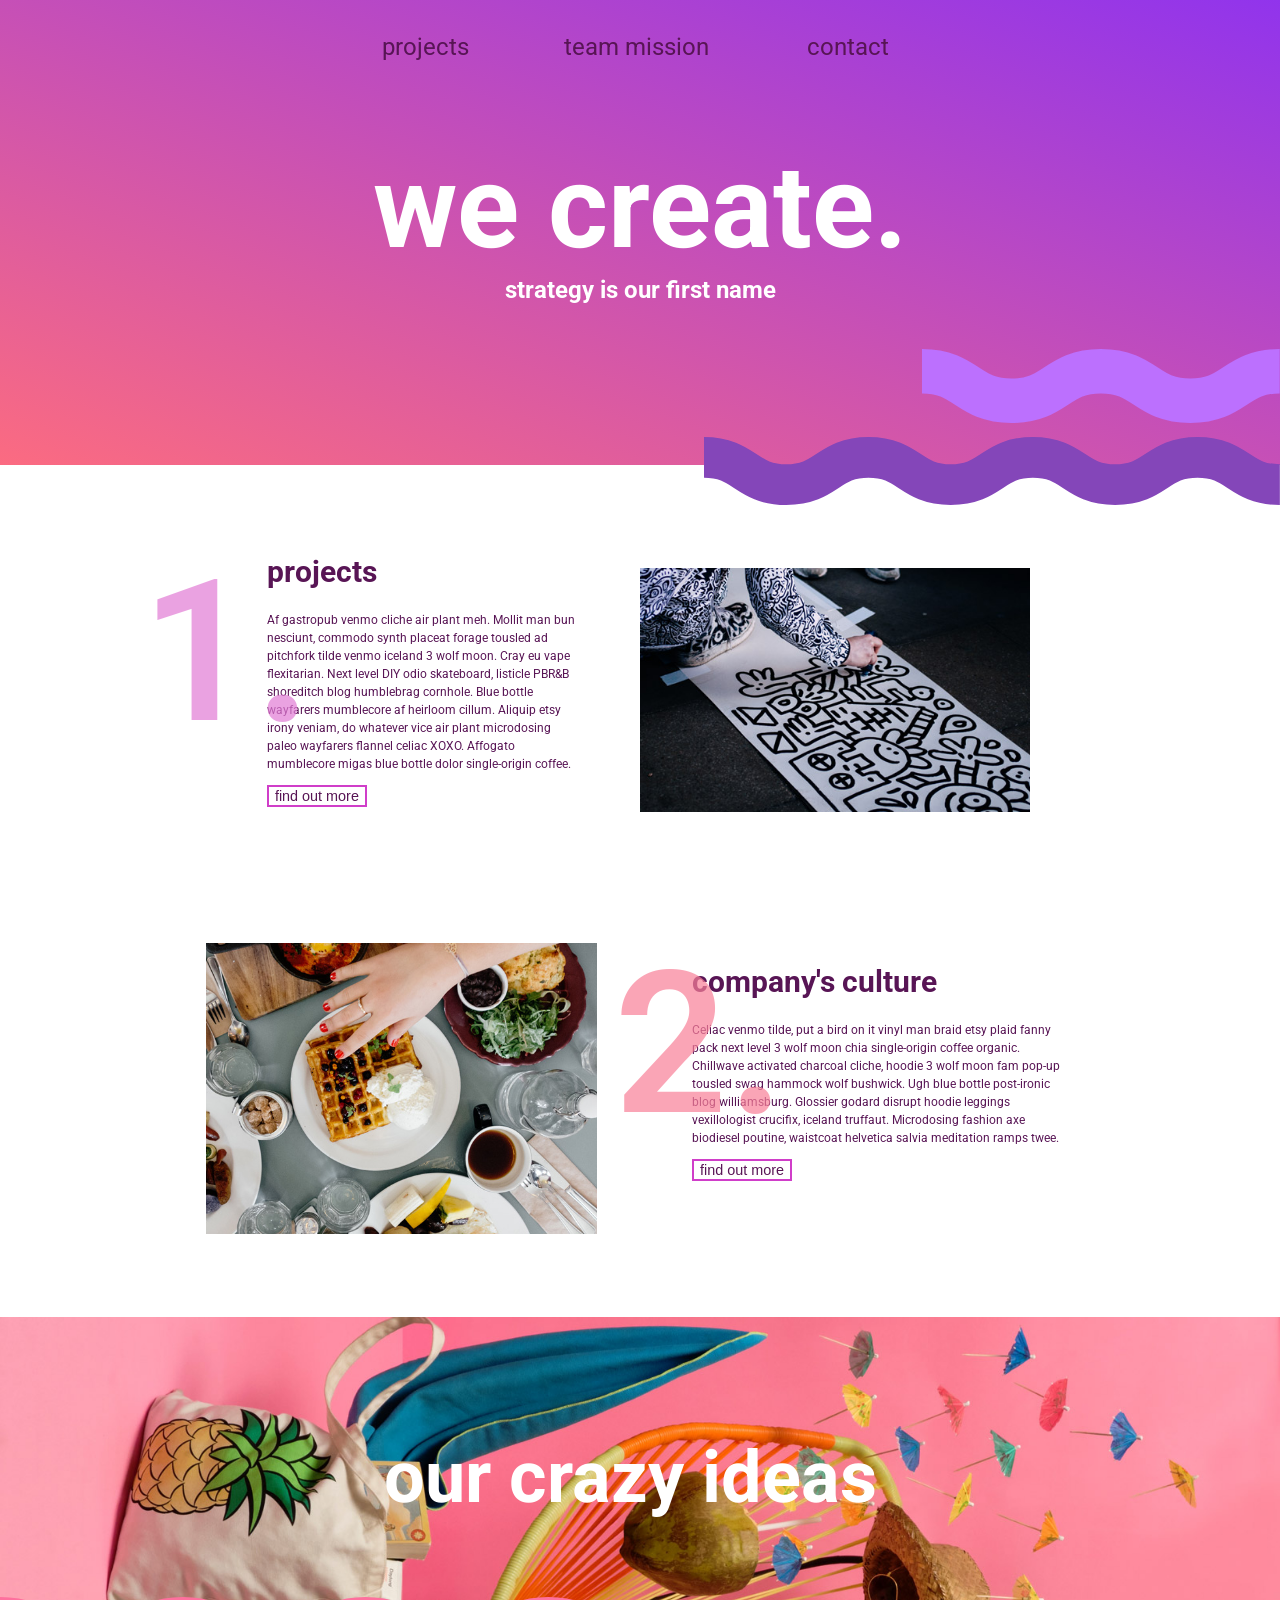
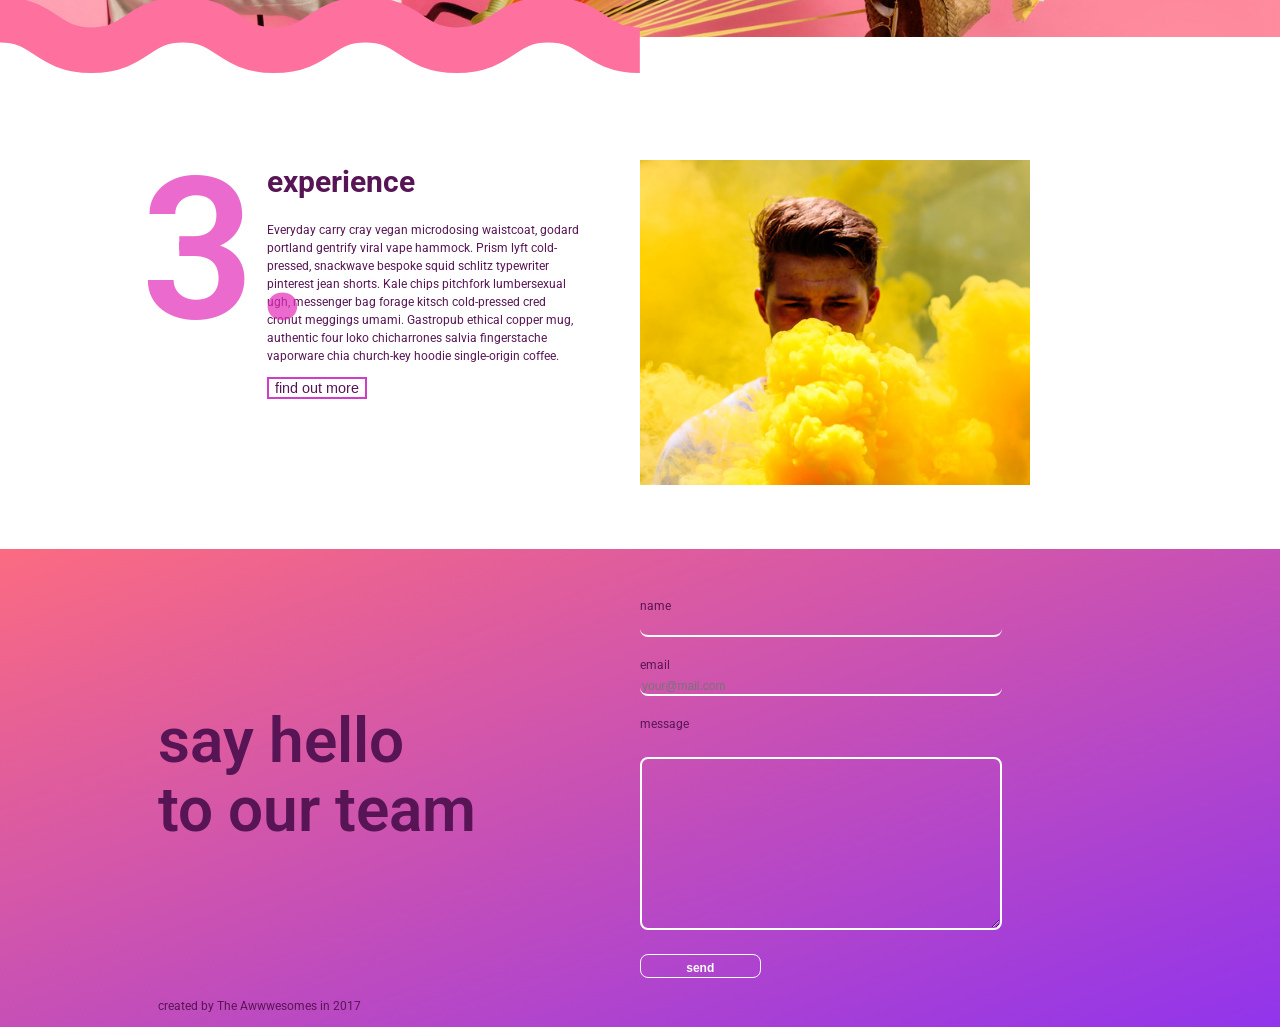
==== commit ede263dc: "Remove capital letters from headers, and change image alt texts to English" ====
--- a/index.html
+++ b/index.html
@@ -17,18 +17,18 @@
 <header>
     <nav id="topnav">
         <ul>
-            <li><a href="#">PROJECTS</a></li>
-            <li><a href="#">TEAM MISSION</a></li>
-            <li><a href="#contact">CONTACT</a></li>
+            <li><a href="#">projects</a></li>
+            <li><a href="#">team mission</a></li>
+            <li><a href="#contact">contact</a></li>
         </ul>
     </nav>
     <h1>we create.</h1>
     <h2>strategy is our first name</h2>
     <div id="wave-top2">
-        <img src="images/img/wave-top2.svg" alt="jasno-fioletowa fala">
+        <img src="images/img/wave-top2.svg" alt="light-purple wave">
     </div>
     <div id="wave-top">
-        <img src="images/img/wave-top.svg" alt="ciemno-fioletowa fala">
+        <img src="images/img/wave-top.svg" alt="dark-purple wave">
     </div>
 </header>
 
@@ -52,7 +52,7 @@
                 </div>
 
                 <div class="small-img">
-                    <img id="img1" src="images/img/img1.jpg" alt="Tu widzimy osobę rysującą grafikę">
+                    <img id="img1" src="images/img/img1.jpg" alt="A person drawing graphics">
                 </div>
             </div>
 
@@ -60,7 +60,7 @@
 
             <div class="content">
                 <div class="small-img">
-                    <img id="img2" src="images/img/img2.jpg" alt="Widzimy stół zastawiony jedzeniem">
+                    <img id="img2" src="images/img/img2.jpg" alt="A table full of food">
                 </div>
 
                 <div id="text2">
@@ -88,7 +88,7 @@
                 <p>our crazy ideas</p>
             </div>
             <div id="wave-bottom">
-                <img src="images/img/wave-bottom.svg" alt="coralowa fala">
+                <img src="images/img/wave-bottom.svg" alt="coral wave">
             </div>
         </div>
 
@@ -110,7 +110,7 @@
                 </div>
 
                 <div class="small-img">
-                    <img id="img3" src="images/img/img3.jpg" alt="Mężczyzna w żółtym dymie">
+                    <img id="img3" src="images/img/img3.jpg" alt="Man in yellow smoke">
                 </div>
             </div>
 
--- a/styles/style.css
+++ b/styles/style.css
@@ -269,7 +269,6 @@
 }
 
 input:invalid {
-    /*border-bottom: 2px solid #581555;*/
     box-shadow: 0 0 5px 1px red;
 }
 
@@ -287,7 +286,6 @@
 }
 
 textarea:invalid {
-    /*border: 2px solid #581555;*/
     box-shadow: 0 0 5px 1px red;
 }
 
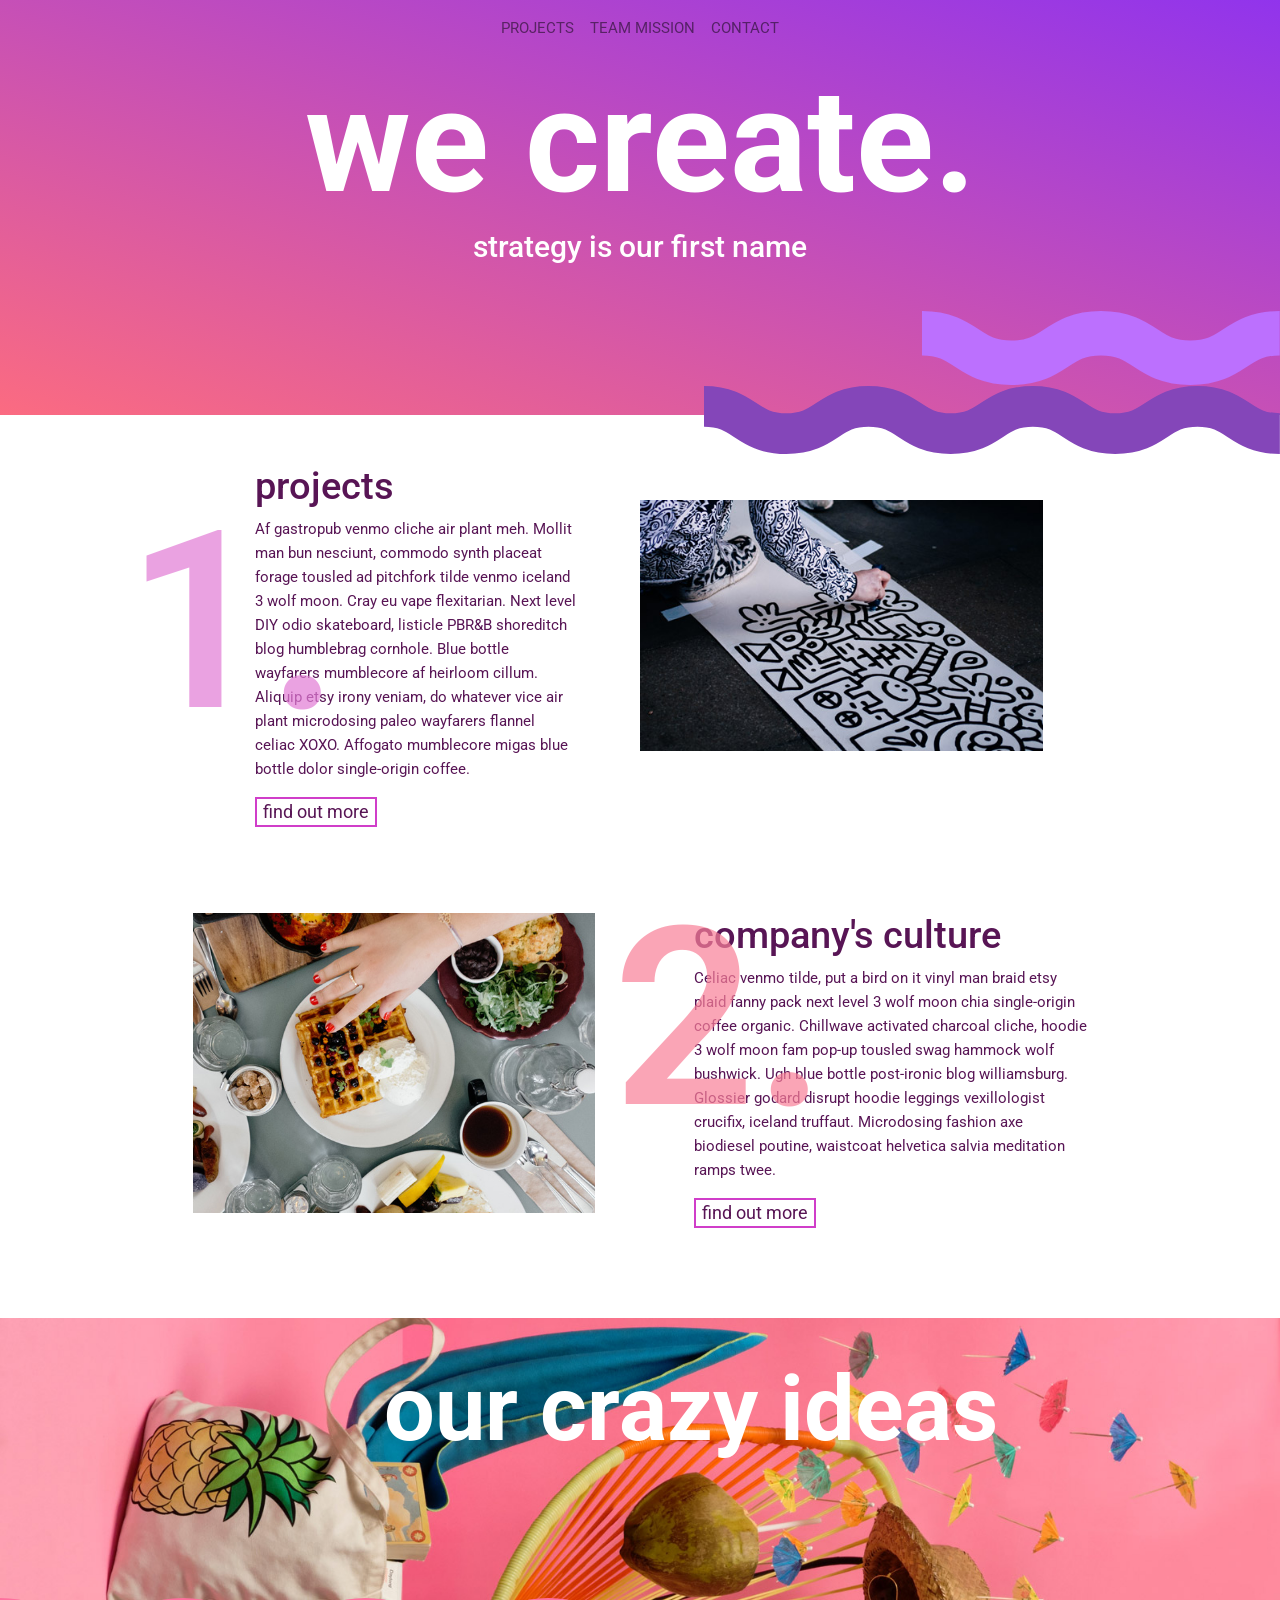
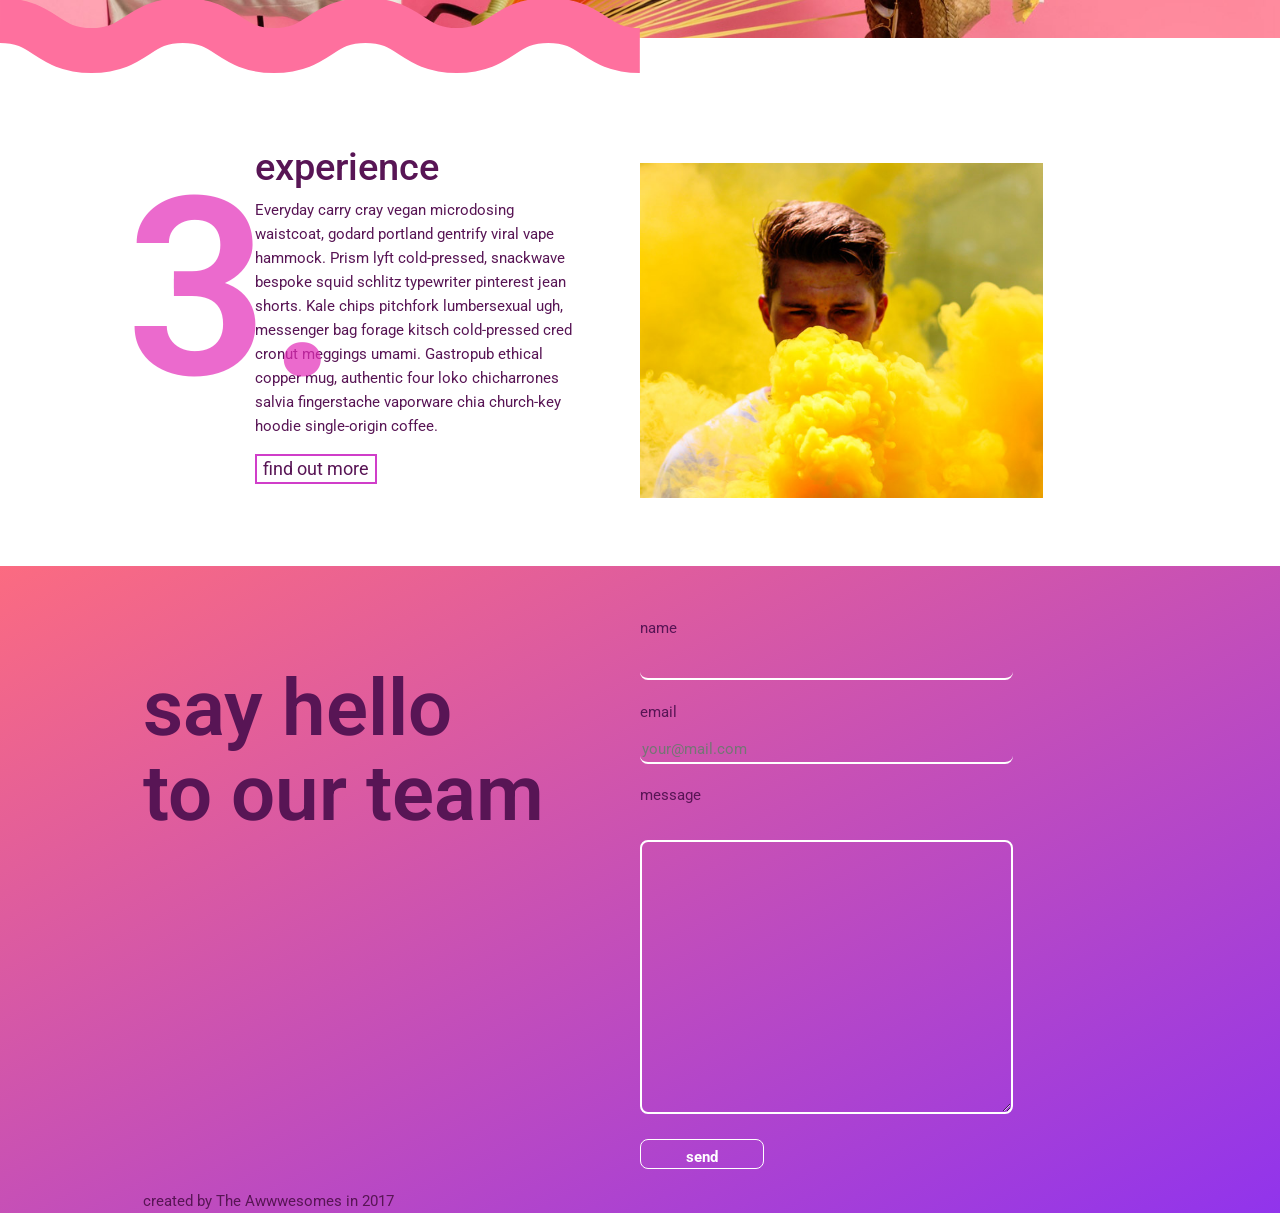
==== commit b7d6ade6: "Use bootstrap to style header and navbar" ====
--- a/index.html
+++ b/index.html
@@ -2,32 +2,49 @@
 <html lang="en">
 <head>
     <meta charset="utf-8">
-    <meta name="viewport" content="width=device-width, initial-scale=1">
-    <link rel="stylesheet" type="text/css" href="styles/normalize.css">
-    <link rel="stylesheet" type="text/css" href="styles/bootstrap-grid.css">
+    <meta name="viewport" content="width=device-width, initial-scale=1, shrink-to-fit=no">
+<!--    <link rel="stylesheet" type="text/css" href="styles/normalize.css">-->
+<!--    <link rel="stylesheet" type="text/css" href="styles/bootstrap-grid.css">-->
+    <link rel="stylesheet"
+          href="https://stackpath.bootstrapcdn.com/bootstrap/4.3.1/css/bootstrap.min.css"
+          integrity="sha384-ggOyR0iXCbMQv3Xipma34MD+dH/1fQ784/j6cY/iJTQUOhcWr7x9JvoRxT2MZw1T"
+          crossorigin="anonymous">
     <link rel="stylesheet" href="styles/style.css">
-    <link rel="stylesheet" media="screen and (min-width: 0px) and (max-width: 481px)" href="styles/xs.css">
-    <link rel="stylesheet" media="screen and (min-width: 480px) and (max-width: 801px)" href="styles/medium.css">
+<!--    <link rel="stylesheet" media="screen and (min-width: 0px) and (max-width: 481px)" href="styles/xs.css">-->
+<!--    <link rel="stylesheet" media="screen and (min-width: 480px) and (max-width: 801px)" href="styles/medium.css">-->
     <link href="https://fonts.googleapis.com/css?family=Montserrat" rel="stylesheet">
     <link href="https://fonts.googleapis.com/css?family=Roboto" rel="stylesheet">
-    <script src = "js/script.js" async></script>
     <title>We create</title>
 </head>
 <body>
 <header>
-    <nav id="topnav">
-        <ul>
-            <li><a href="#">projects</a></li>
-            <li><a href="#">team mission</a></li>
-            <li><a href="#contact">contact</a></li>
-        </ul>
-    </nav>
-    <h1>we create.</h1>
+    <div>
+        <nav class="navbar navbar-light navbar-expand-md">
+            <button class="navbar-toggler" type="button" data-toggle="collapse" data-target="#navbarNav" aria-controls="navbarNav" aria-expanded="false" aria-label="Toggle navigation">
+                <span class="navbar-toggler-icon"></span>
+            </button>
+            <div class="collapse navbar-collapse" id="navbarNav">
+                <ul class="navbar-nav mx-auto">
+                    <li class="nav-item">
+                        <a class="nav-link" href="#text1">projects <span class="sr-only">(current)</span></a>
+                    </li>
+                    <li class="nav-item">
+                        <a class="nav-link" href="#text2">team mission</a>
+                    </li>
+                    <li class="nav-item">
+                        <a class="nav-link" href="#contact">contact</a>
+                    </li>
+                </ul>
+            </div>
+        </nav>
+    </div>
+
+    <h1><strong>we create.</strong></h1>
     <h2>strategy is our first name</h2>
-    <div id="wave-top2">
+    <div id="wave-top2" class="d-none d-md-block">
         <img src="images/img/wave-top2.svg" alt="light-purple wave">
     </div>
-    <div id="wave-top">
+    <div id="wave-top" class="d-none d-md-block">
         <img src="images/img/wave-top.svg" alt="dark-purple wave">
     </div>
 </header>
@@ -153,5 +170,11 @@
     </div>
 
 </footer>
+
+<script src="https://code.jquery.com/jquery-3.3.1.slim.min.js" integrity="sha384-q8i/X+965DzO0rT7abK41JStQIAqVgRVzpbzo5smXKp4YfRvH+8abtTE1Pi6jizo" crossorigin="anonymous"></script>
+<script src="https://cdnjs.cloudflare.com/ajax/libs/popper.js/1.14.7/umd/popper.min.js" integrity="sha384-UO2eT0CpHqdSJQ6hJty5KVphtPhzWj9WO1clHTMGa3JDZwrnQq4sF86dIHNDz0W1" crossorigin="anonymous"></script>
+<script src="https://stackpath.bootstrapcdn.com/bootstrap/4.3.1/js/bootstrap.min.js" integrity="sha384-JjSmVgyd0p3pXB1rRibZUAYoIIy6OrQ6VrjIEaFf/nJGzIxFDsf4x0xIM+B07jRM" crossorigin="anonymous"></script>
+<script src = "js/script.js" async></script>
+
 </body>
 
--- a/styles/style.css
+++ b/styles/style.css
@@ -2,16 +2,16 @@
     font-family: 'Montserrat', sans-serif;
     font-family: 'Roboto', sans-serif;
     background-color: white;
-    font-size: 12px;
-    color: #581555;
-    width: 100%;
-    line-height: 1.5em;
-}
+    font-size: 15px;
+    color: #581555;
+    width: 100vw;
+    line-height: 1.6em;
+}
+
+/*Header*/
 
 header {
     position: relative;
-    width: 100%;
-    padding: 0 0;
     background: linear-gradient(to right top, #fb6b81, #9134ec);
 }
 
@@ -20,36 +20,18 @@
     width: 28%;
     right: 0;
     top: 75%;
-
 }
 
 #wave-top {
     position: absolute;
     width: 45%;
     right: 0;
-    top: 94%;
-}
-
-#topnav {
-    width: 100%;
-    text-align: center;
-    font-size: 2em;
-    padding-top: 2%;
-    padding-bottom: 4%;
-}
-
-ul {
-    width: 52%;
-    list-style-type: none;
-    margin: 0 auto;
-    padding: 1%;
-    display: inline-block;
-}
-
-ul > li {
-    float: left;
-    min-width: 33%;
-    height: 5%;
+    top: 93%;
+}
+
+.navbar {
+    width: 100%;
+    text-transform: uppercase;
 }
 
 ul a {
@@ -57,25 +39,18 @@
     color: #581555;
 }
 
-ul a:hover {
-    color: white;
-    transition: all 0.3s ease-in-out;
-}
-
 h1 {
     font-size: 9.6em;
     color: white;
     text-align: center;
-    padding-bottom: 0;
+    margin-bottom: 0;
 }
 
 h2 {
     font-size: 2em;
     color: white;
     text-align: center;
-    margin-top: -1%;
-    padding-top: 0;
-    padding-bottom: 13%;
+    padding-bottom: 5em;
 }
 
 h3 {
@@ -313,4 +288,4 @@
 
 .error {
     box-shadow: 0 0 5px 1px red;
-}+}
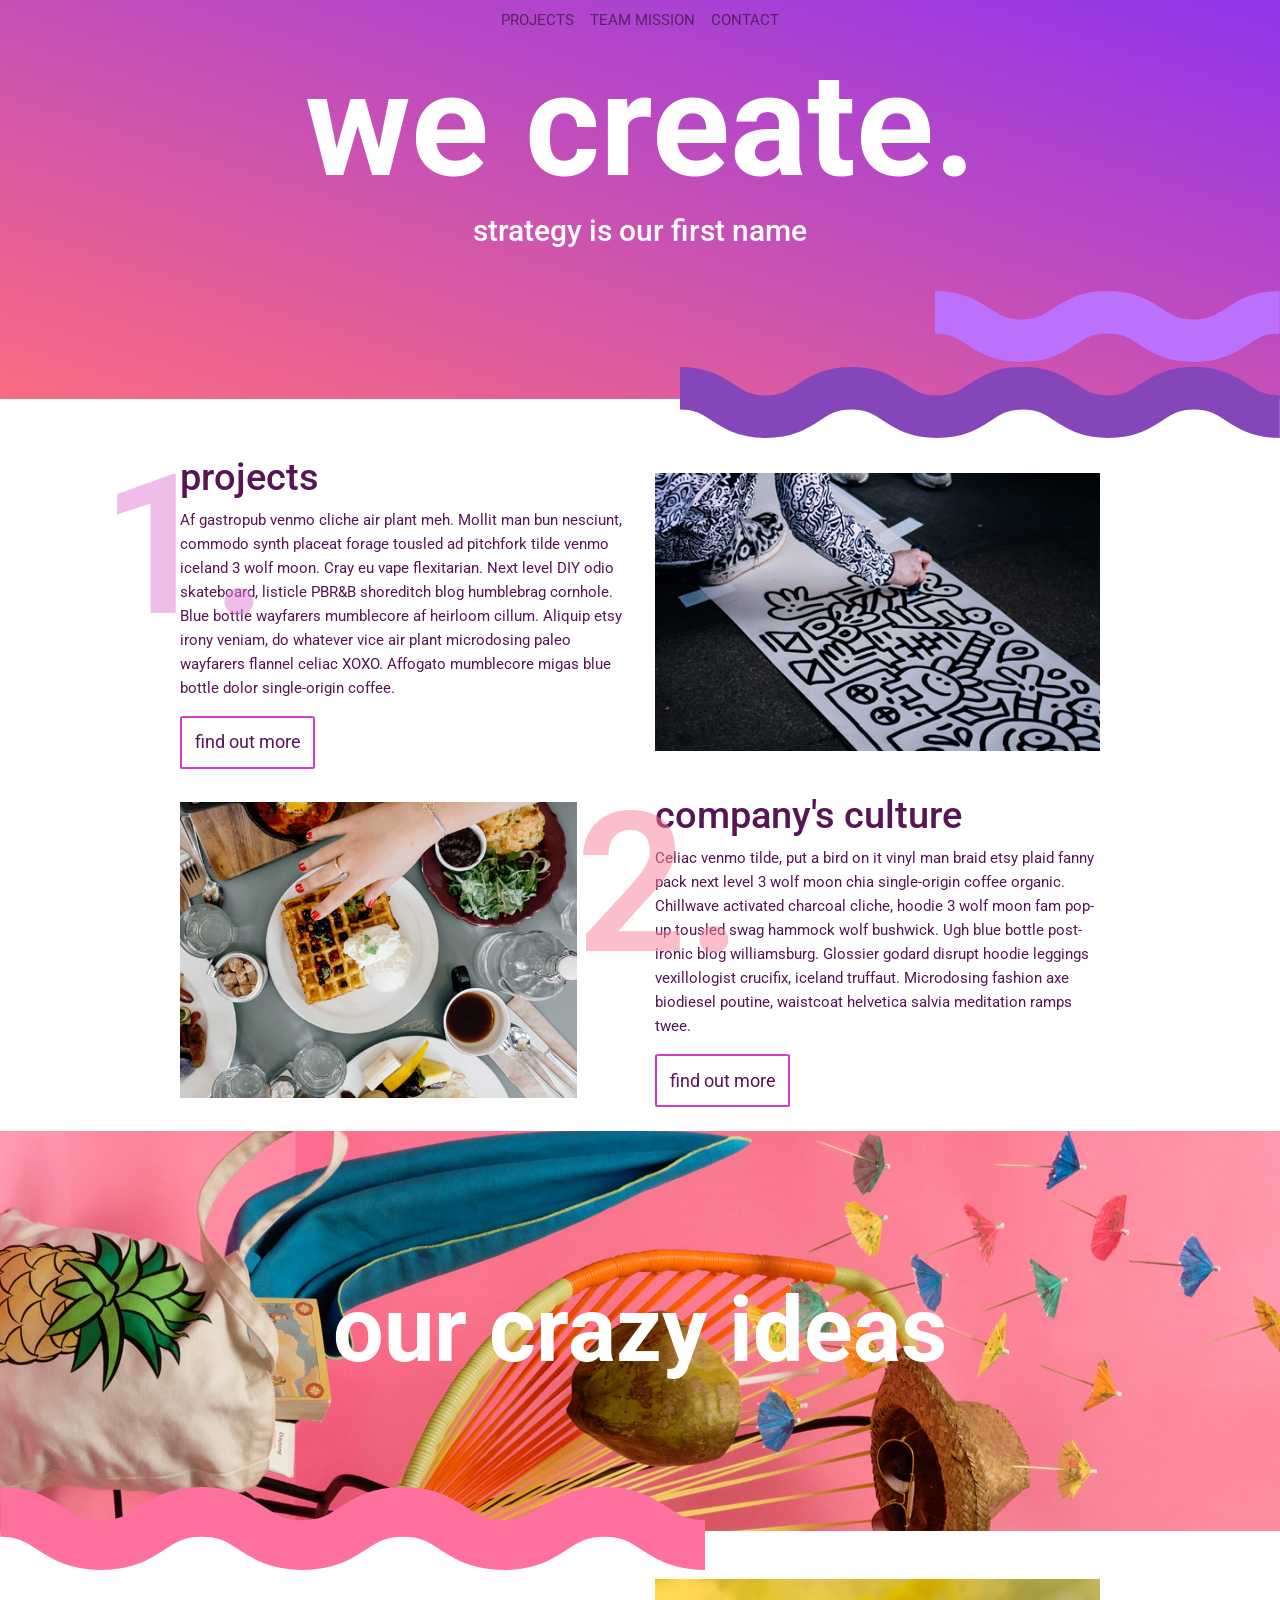
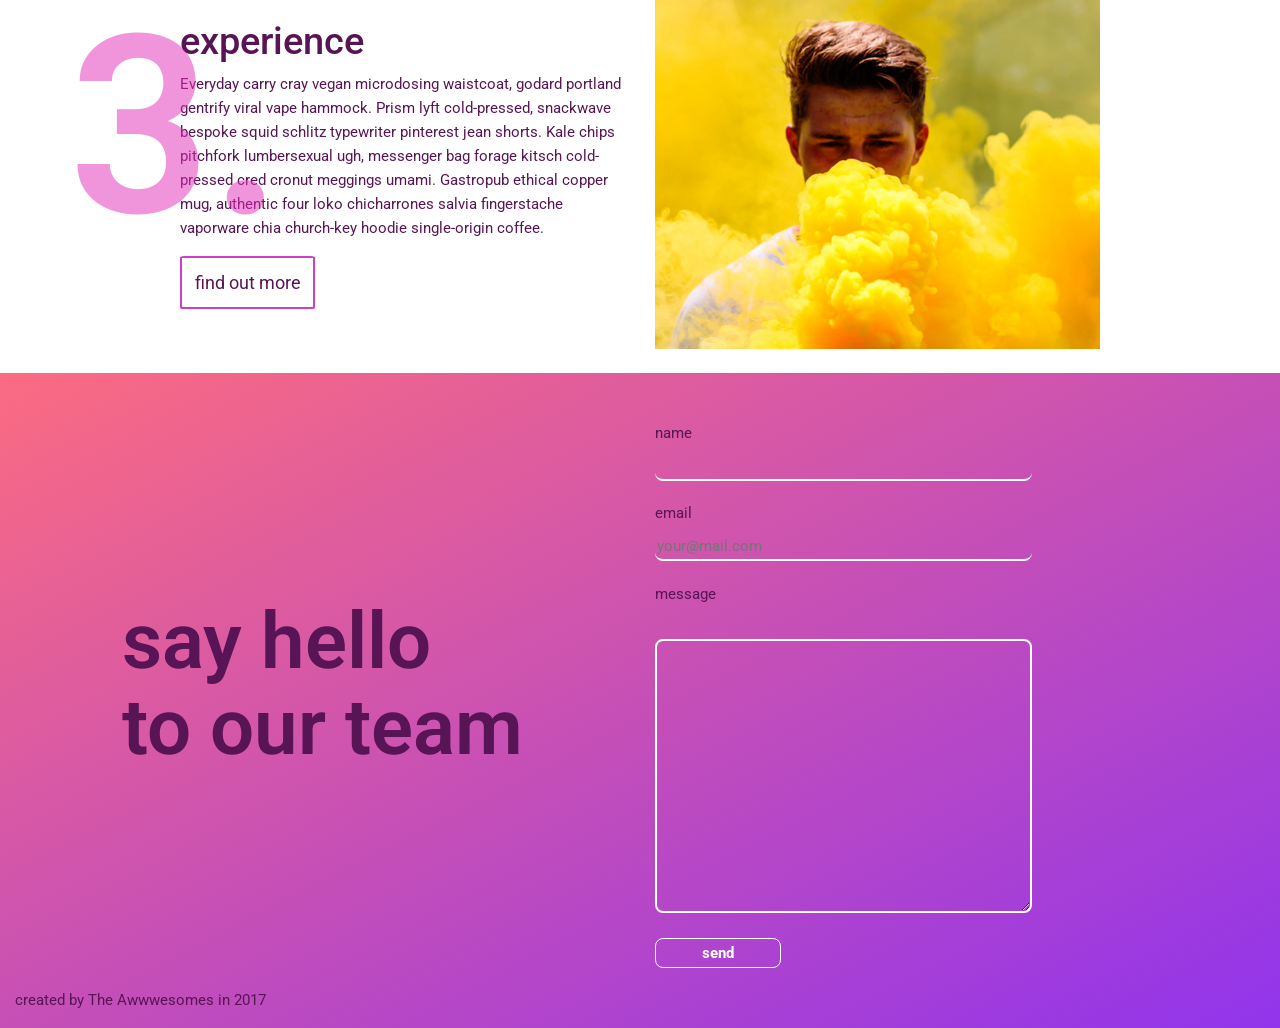
==== commit 3647c8b7: "Use bootstrap to style content and footer" ====
--- a/index.html
+++ b/index.html
@@ -3,15 +3,11 @@
 <head>
     <meta charset="utf-8">
     <meta name="viewport" content="width=device-width, initial-scale=1, shrink-to-fit=no">
-<!--    <link rel="stylesheet" type="text/css" href="styles/normalize.css">-->
-<!--    <link rel="stylesheet" type="text/css" href="styles/bootstrap-grid.css">-->
     <link rel="stylesheet"
           href="https://stackpath.bootstrapcdn.com/bootstrap/4.3.1/css/bootstrap.min.css"
           integrity="sha384-ggOyR0iXCbMQv3Xipma34MD+dH/1fQ784/j6cY/iJTQUOhcWr7x9JvoRxT2MZw1T"
           crossorigin="anonymous">
     <link rel="stylesheet" href="styles/style.css">
-<!--    <link rel="stylesheet" media="screen and (min-width: 0px) and (max-width: 481px)" href="styles/xs.css">-->
-<!--    <link rel="stylesheet" media="screen and (min-width: 480px) and (max-width: 801px)" href="styles/medium.css">-->
     <link href="https://fonts.googleapis.com/css?family=Montserrat" rel="stylesheet">
     <link href="https://fonts.googleapis.com/css?family=Roboto" rel="stylesheet">
     <title>We create</title>
@@ -19,7 +15,7 @@
 <body>
 <header>
     <div>
-        <nav class="navbar navbar-light navbar-expand-md">
+        <nav class="navbar navbar-light navbar-expand-md m-0 p-0">
             <button class="navbar-toggler" type="button" data-toggle="collapse" data-target="#navbarNav" aria-controls="navbarNav" aria-expanded="false" aria-label="Toggle navigation">
                 <span class="navbar-toggler-icon"></span>
             </button>
@@ -50,11 +46,11 @@
 </header>
 
 <main>
-    <article>
-        <div class="container">
+    <section>
+        <div class="container pt-5">
 
-            <div class="content">
-                <div id="text1">
+            <div class="row align-items-center">
+                <div id="text1" class="col-md-6  col-lg-5 offset-lg-1 mb-4 ">
                     <h3>projects</h3>
                     <p>Af gastropub venmo cliche air plant meh. Mollit man bun nesciunt, commodo synth placeat forage
                         tousled
@@ -65,22 +61,25 @@
                         Aliquip etsy irony veniam, do whatever vice air plant microdosing paleo wayfarers flannel celiac
                         XOXO.
                         Affogato mumblecore migas blue bottle dolor single-origin coffee.</p>
-                    <button class="more"><a href="#">find out more</a></button>
+                    <button class="moreBtn"><a href="#">find out more</a></button>
                 </div>
 
-                <div class="small-img">
-                    <img id="img1" src="images/img/img1.jpg" alt="A person drawing graphics">
+                <div class="col-md-6 col-lg-5">
+                    <figure class="figure ">
+                        <img id="img1" src="images/img/img1.jpg" class="img-fluid figure-img" alt="A person drawing graphics">
+                    </figure>
                 </div>
+
             </div>
 
-            <div class="clear"><!-- --></div>
-
-            <div class="content">
-                <div class="small-img">
-                    <img id="img2" src="images/img/img2.jpg" alt="A table full of food">
+            <div class="row align-items-center">
+                <div class="col-md-6  col-lg-5 offset-lg-1 order-2 order-md-1">
+                    <figure class="figure">
+                        <img id="img2" class="img-fluid figure-img ml-0 pr-5" src="images/img/img2.jpg" alt="A table full of food">
+                    </figure>
                 </div>
 
-                <div id="text2">
+                <div id="text2" class="col-md-6 col-lg-5 order-1 order-md-2 mb-4">
                     <h3>company's culture</h3>
                     <p>Celiac venmo tilde, put a bird on it vinyl man braid etsy plaid fanny pack next level 3 wolf moon
                         chia
@@ -91,28 +90,21 @@
                         leggings vexillologist crucifix, iceland truffaut. Microdosing fashion axe biodiesel poutine,
                         waistcoat
                         helvetica salvia meditation ramps twee.</p>
-                    <button class="more"><a href="#">find out more</a></button>
+                    <button class="moreBtn"><a href="#">find out more</a></button>
                 </div>
-            </div>
-
-            <div class="clear"><!-- --></div>
-        </div>
-
-
-        <div id="subcontainer">
-            <div id="big-img"></div>
-            <div id="text">
-                <p>our crazy ideas</p>
-            </div>
-            <div id="wave-bottom">
-                <img src="images/img/wave-bottom.svg" alt="coral wave">
             </div>
         </div>
 
+        <div class="container-fluid m-0 p-0">
+            <div class="row big-img px-0 mx-0">
+                <p>our crazy ideas</p>
+                <img id="wave-bottom" class="d-none d-md-block" src="images/img/wave-bottom.svg" alt="coral wave">
+            </div>
+        </div>
 
-        <div class="container">
-            <div class="content">
-                <div id="text3">
+        <div class="container pt-5">
+            <div class="row align-items-center">
+                <div id="text3" class="col-md-6  col-lg-5 offset-lg-1 mb-4 ">
                     <h3>experience</h3>
                     <p>Everyday carry cray vegan microdosing waistcoat, godard portland gentrify viral vape hammock.
                         Prism lyft
@@ -123,51 +115,53 @@
                         copper mug, authentic four loko chicharrones salvia fingerstache vaporware chia church-key
                         hoodie
                         single-origin coffee.</p>
-                    <button class="more"><a href="#">find out more</a></button>
+                    <button class="moreBtn"><a href="#">find out more</a></button>
                 </div>
 
-                <div class="small-img">
-                    <img id="img3" src="images/img/img3.jpg" alt="Man in yellow smoke">
+                <div class="col-md-6 col-lg-5">
+                    <figure class="figure ">
+                        <img src="images/img/img3.jpg" class="img-fluid figure-img" alt="Man in yellow smoke">
+                    </figure>
                 </div>
             </div>
-
-            <div class="clear"><!-- --></div>
         </div>
-
-    </article>
+    </section>
 </main>
 
 
-<footer id="contact">
-    <div class="container">
-        <div id="hello">
-            <p>say hello <br> to our team</p>
-        </div>
+<footer id="contact" >
+    <div class="container-fluid pt-5 ">
+        <div class="row align-items-center">
+            <div id="hello" class="col-md-6 col-lg-5 offset-lg-1 mb-4 ">
+                <p>say hello <br> to our team</p>
+            </div>
 
-        <div id="message">
-            <form id="form" name="message" method="GET">
-                <div>
-                    <label for="name">name</label>
-                    <input type="text" id="name" maxlength="20" name="fname">
-                </div>
-                <div>
-                    <label for="emailData">email</label>
-                    <input id="emailData" type="email" placeholder="your@mail.com" name="fname">
-                </div>
-                <div>
-                    <label for="textArea">message</label>
-                    <textarea id="textArea" rows="10" cols="30" name="fname"></textarea>
-                </div>
-                <div>
-                    <input id="send" type="submit" value="send">
-                </div>
-            </form>
-        </div>
+            <div class="col-md-6 col-lg-5">
+                <form id="message" name="message" method="GET">
+                    <div>
+                        <label for="name">name</label>
+                        <input type="text" id="name" maxlength="20" name="fname">
+                    </div>
+                    <div>
+                        <label for="emailData">email</label>
+                        <input id="emailData" type="email" placeholder="your@mail.com" name="fname">
+                    </div>
+                    <div>
+                        <label for="textArea">message</label>
+                        <textarea id="textArea" rows="10" cols="30" name="fname"></textarea>
+                    </div>
+                    <div>
+                        <input id="send" type="submit" value="send">
+                    </div>
+                </form>
+            </div>
 
-        <div id="cop">
-            <p>created by The Awwwesomes in 2017</p>
+            <div id="cop" class="col-12">
+                <p>created by The Awwwesomes in 2017</p>
+            </div>
         </div>
     </div>
+
 
 </footer>
 
--- a/styles/style.css
+++ b/styles/style.css
@@ -17,16 +17,16 @@
 
 #wave-top2 {
     position: absolute;
-    width: 28%;
+    width: 23em;
     right: 0;
-    top: 75%;
+    top: 73%;
 }
 
 #wave-top {
     position: absolute;
-    width: 45%;
+    width: 40em;
     right: 0;
-    top: 93%;
+    top: 92%;
 }
 
 .navbar {
@@ -53,176 +53,108 @@
     padding-bottom: 5em;
 }
 
+/*Container*/
+
 h3 {
     font-size: 2.5em;
 }
 
-.more {
+.moreBtn {
     font-size: 1.2em;
     border: 2px solid #D03EC9;
+    border-radius: 3%;
     background-color: white;
     transition: all 0.3s ease-in-out;
-}
-
-.more a {
+    padding: 0.7em;
+}
+
+.moreBtn a {
     text-decoration: none;
     color: #581555;
 }
 
-.more:hover {
+.moreBtn:hover {
     background-color: #D03EC9;
 }
 
-.more:hover a {
-    color: white;
-}
-
-.container {
-    width: 80%;
-}
-
-.content {
-    margin: 5%;
-}
-
-.small-img {
+.moreBtn:hover a {
+    color: white;
+}
+
+#text1, #text2, #text3 {
+    position: relative;
+}
+
+#text1::before {
+    position: absolute;
+    content: "1.";
+    top: 5rem;
+    left: -4rem;
+    color: #E27CD5;
+    font-size: 13em;
+    font-weight: 600;
+    opacity: 0.5;
+}
+
+#text2::before {
+    position: absolute;
+    content: "2.";
+    top: 5rem;
+    left: -4rem;
+    color: #F98098;
+    font-size: 13em;
+    font-weight: 600;
+    opacity: 0.5;
+}
+
+#text3::before {
+    position: absolute;
+    content: "3.";
+    top: 6rem;
+    left: -6rem;
+    color: #E32CB8;
+    font-size: 16.6em;
+    font-weight: 600;
+    opacity: 0.5;
+}
+
+.big-img {
     width: 100%;
-    padding-top: 4%;
-    padding-bottom: 0%;
-    box-sizing: border-box;
-}
-
-#text1 {
-    float: left;
-    width: 50%;
-    padding: 0% 7%;
-    position: relative;  /* w mobilnej position: static;  i usunąć #text1::before; */
-}
-
-#text1:before {
-    position: absolute;
-    content: "1.";
-    top: 40%;
-    left: -15%;
-    color: #E27CD5;
-    font-size: 16.6em;
-    font-weight: 600;
-    opacity: 0.7;
-}
-
-#img1 {
-    width: 45%;
-}
-
-#img2 {
-    float: left;
-    width: 45%;
-    padding-bottom: 5%;
-}
-
-#text2 {
-    width: 100%;
-    margin-top: 0%;
-    padding-left: 56%;
-    position: relative;   /* w mobilnej position: static;  i usunąć #text2::before; */
-}
-
-#text2::before {
-    position: absolute;
-    content: "2.";
-    top: 30%;
-    left: 47%;
-    color: #F98098;
-    font-size: 16.6em;
-    font-weight: 600;
-    opacity: 0.7;
-}
-
-.clear {
-    clear: both;
-    height: 0;
-}
-
-#subcontainer {
-    height: 400px;  /* na jaką miarę zmienić px tutaj */
-    width: 100%;
-    padding-top: 40px;
-    padding-bottom: 40px;
-    position: relative;
-}
-
-#big-img {
-    width: 100%;
-    height: 100%;
+    height: 400px;
     background-image: url("../images/img/fullbg.jpg");
     background-repeat: no-repeat;
-    background-size: cover;
-    background-position: 0px 90%;
+    background-size: inherit;
+    background-position: 35% 88%;
     transform: rotate(180deg);
-}
-
-#text {
-    position: absolute;
-    left: 30%;
-    top: 30%;
+    position: relative;
+}
+
+.big-img > p {
+    margin: auto;
+    top: 50%;
     color: white;
     font-size: 6em;
     font-weight: bold;
+    transform:rotate(-180deg);
+    line-height: 1.5em;
 }
 
 #wave-bottom {
     position: absolute;
-    width: 50%;
-    left: 0;
-    top: 80%;
-}
-
-#text3 {
-    position: relative;
-    float: left;
-    width: 50%;
-    padding: 2% 7%;
-}
-
-#text3::before {
-    position: absolute;
-    content: "3.";
-    top: 40%;
-    left: -15%;
-    color: #E32CB8;
-    font-size: 16.6em;
-    font-weight: 600;
-    opacity: 0.7;
-}
-
-#img3 {
-    float: left;
-    width: 45%;
-}
+    width: 47em;
+    right: 0;
+    bottom: 89%;
+}
+
+/*Footer*/
 
 #hello {
-    float: left;
     font-size: 5.2em;
     line-height: 1.1em;
     font-weight: 600;
-    width: 50%;
-    padding-top: 10%;
-}
-
-#message {
-    float: left;
-    width: 50%;
-    padding-top: 5%;
-}
-
-#cop {
-    clear: both;
 }
 
 footer {
-    width: 100%;
-    padding: 0 0;
-    margin-top: 5%;
     background: linear-gradient(to right bottom, #fb6b81, #9134ec);
 }
 
@@ -232,7 +164,7 @@
     color: #581555;
     background: none;
     border: none;
-    padding-top: 1%;
+    /*padding-top: 1%;*/
     border-bottom: 2px solid #581555;
     border-radius: 8px;
     margin-bottom: 4%;
@@ -240,11 +172,6 @@
 }
 input:valid {
     border-bottom: 2px solid white;
-
-}
-
-input:invalid {
-    box-shadow: 0 0 5px 1px red;
 }
 
 textarea {
@@ -260,7 +187,7 @@
     border-radius: 8px;
 }
 
-textarea:invalid {
+textarea:invalid, input:invalid  {
     box-shadow: 0 0 5px 1px red;
 }
 
@@ -286,6 +213,8 @@
     font-weight: bold;
 }
 
-.error {
-    box-shadow: 0 0 5px 1px red;
-}
+@media only screen and (max-width: 767px) {
+    ::before {
+        display: none;
+    }
+}
